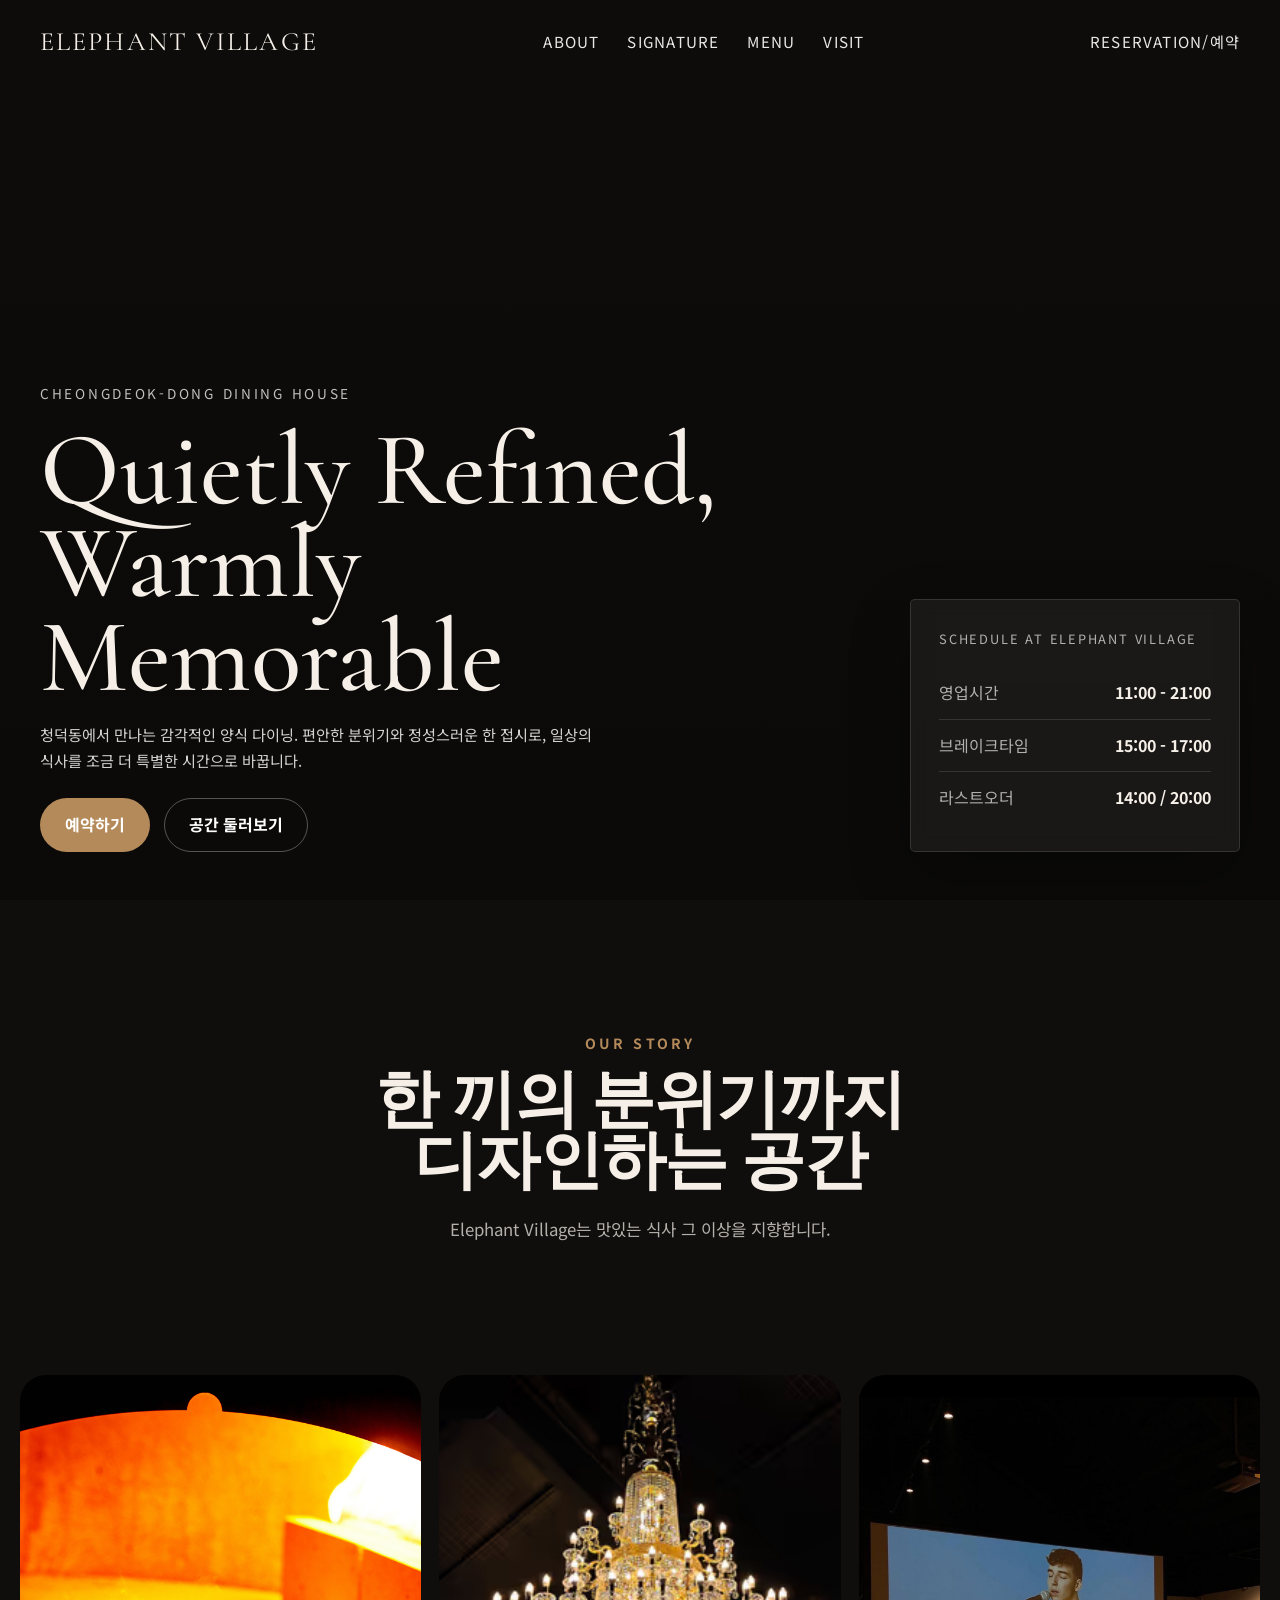
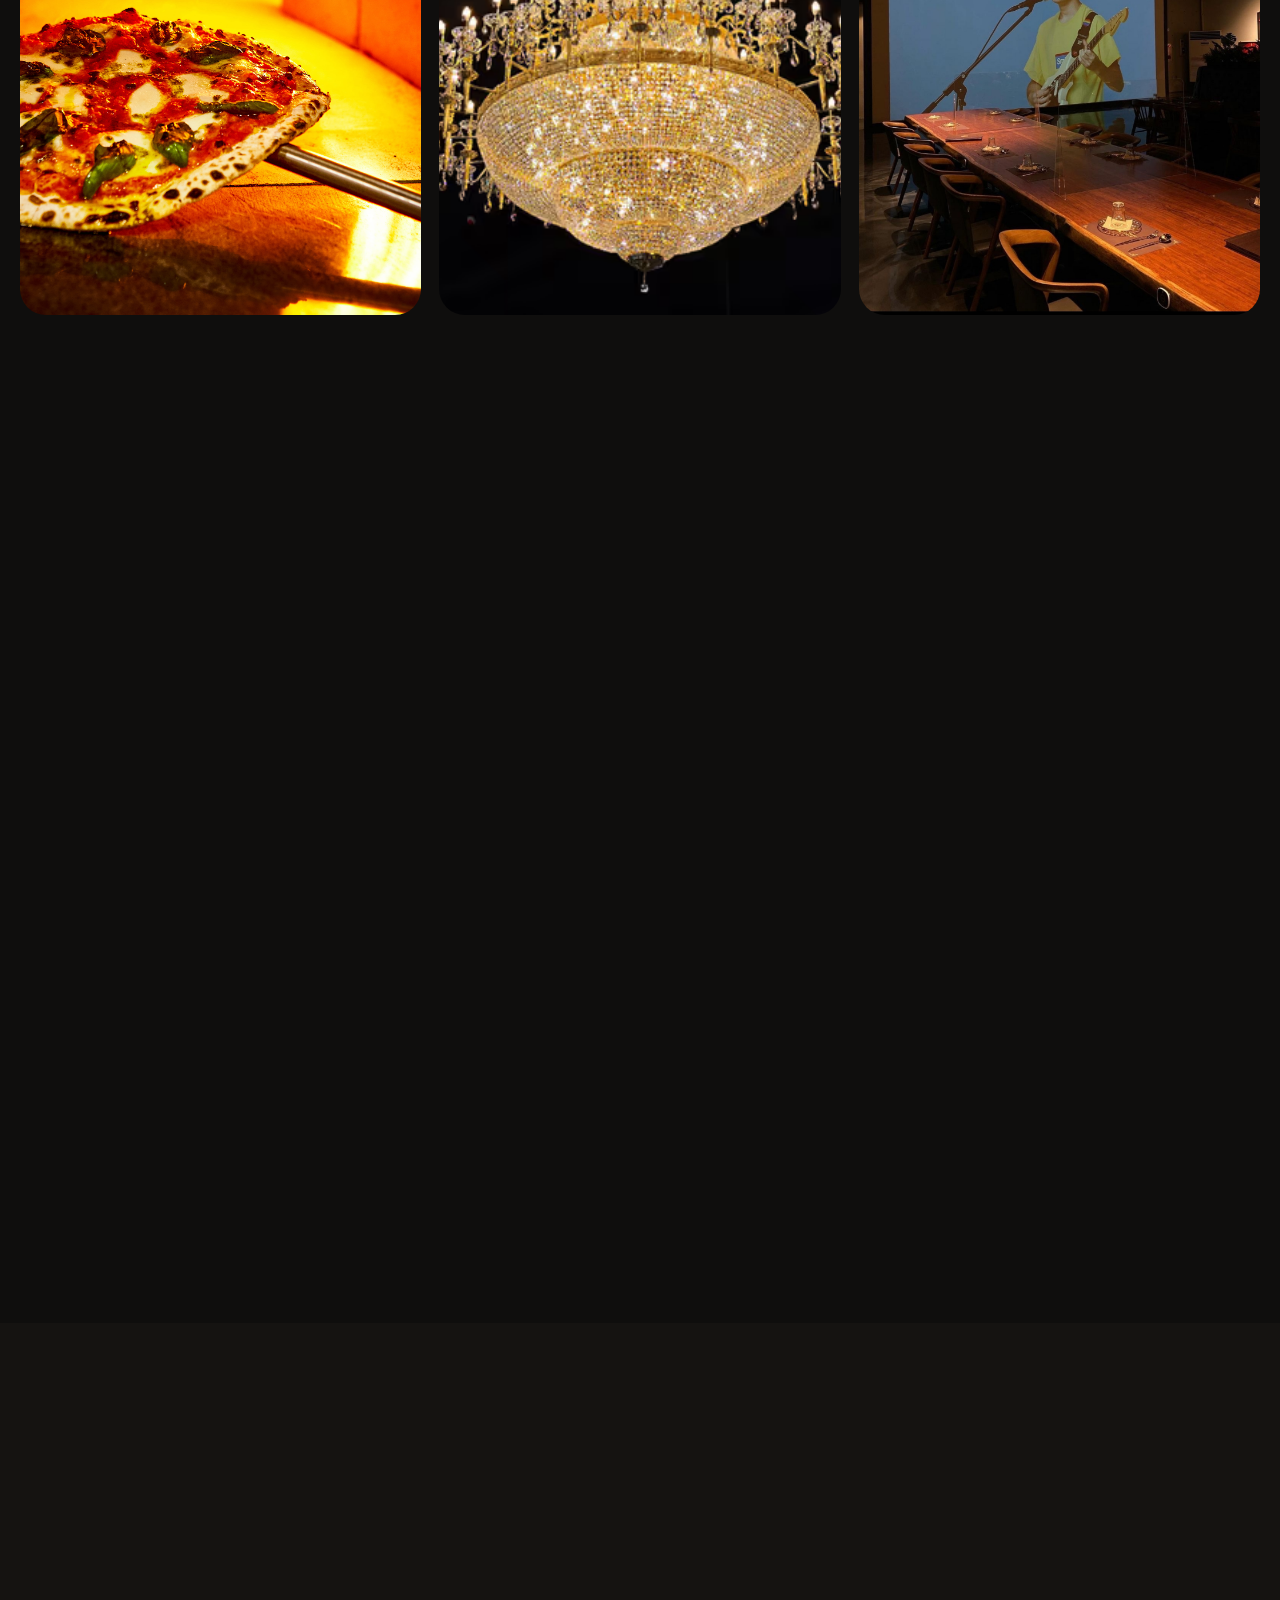
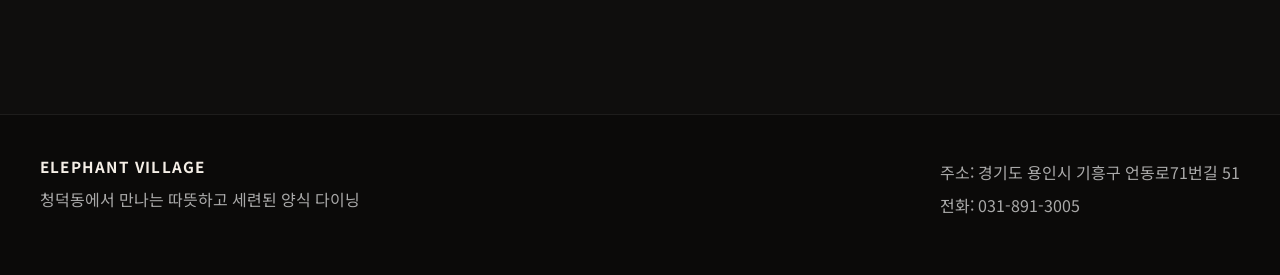
==== index.html @ 379b3309 "Add files via upload" ====
<!DOCTYPE html>
<html lang="ko">

<head>
  <meta charset="UTF-8" />
  <meta name="viewport" content="width=device-width, initial-scale=1.0" />

  <title>엘리펀트 빌리지 | 청덕동 양식 레스토랑, 파스타·피자·스테이크</title>

  <meta
    name="description"
    content="경기도 용인시 기흥구 청덕동 인근의 감각적인 양식 다이닝, 엘리펀트 빌리지. 파스타, 피자, 리조또, 스테이크 메뉴와 편안한 분위기로 데이트, 가족 외식, 소규모 모임에 잘 어울리는 레스토랑입니다."
  />

  <meta
    name="keywords"
    content="엘리펀트빌리지, 청덕동 맛집, 용인 맛집, 기흥구 맛집, 양식 레스토랑, 파스타, 피자, 스테이크"
  />

  <meta name="robots" content="index, follow" />
  <link rel="canonical" href="https://elephant-village.vercel.app/" />
  <link rel="icon" href="https://ugc-images.catchtable.co.kr/shop/manager/images/498720f222c045a698e3b78992efd31d" />

  <!-- Open Graph (필수 유지) -->
  <meta property="og:type" content="website" />
  <meta property="og:locale" content="ko_KR" />
  <meta property="og:title" content="엘리펀트 빌리지 | 청덕동 양식 레스토랑" />
  <meta property="og:description" content="청덕동에서 만나는 감각적인 양식 다이닝 공간" />
  <meta property="og:image" content="https://ugc-images.catchtable.co.kr/shop/manager/images/498720f222c045a698e3b78992efd31d" />
  <meta property="og:url" content="https://elephant-village.vercel.app/" />

  <!-- Google Fonts (필수 유지) -->
  <link rel="preconnect" href="https://fonts.googleapis.com" />
  <link rel="preconnect" href="https://fonts.gstatic.com" crossorigin />
  <link
    href="https://fonts.googleapis.com/css2?family=Cormorant+Garamond:wght@500;600;700&family=Noto+Sans+KR:wght@400;500;700;800&display=swap"
    rel="stylesheet"
  />

  <!-- CSS -->
  <link rel="stylesheet" href="/css파일/common.css" />
  <link rel="stylesheet" href="/css파일/home.css" />
  <link rel="stylesheet" href="/css파일/menu.css" />
  <link rel="stylesheet" href="/css파일/responsive.css" />
</head>
<body>
<header class="topbar" id="topbar">
  <div class="container topbar-inner">
    <a href="index.html" class="logo">ELEPHANT VILLAGE</a>

    <!-- 모바일 햄버거 -->
    <button
      class="menu-toggle"
      type="button"
      aria-label="메뉴 열기"
      aria-expanded="false"
      aria-controls="siteNav"
    >
      <span></span>
      <span></span>
      <span></span>
    </button>

    <!-- 네비 -->
    <nav class="nav" id="siteNav">
      <a href="#about">About</a>
      <a href="#signature">Signature</a>
      <a href="#menu">Menu</a>
      <a href="#visit">Visit</a>

      <!-- 모바일 전용 예약 버튼 -->
      <a
        href="https://app.catchtable.co.kr/ct/shop/elephant__village"
        class="nav-reserve"
        target="_blank"
        rel="noopener noreferrer"
      >
        Reservation/예약
      </a>
    </nav>

    <!-- 데스크탑 예약 버튼 -->
    <div class="top-actions">
      <a
        href="https://app.catchtable.co.kr/ct/shop/elephant__village"
        class="text-link"
        target="_blank"
        rel="noopener noreferrer"
      >
        Reservation/예약
      </a>
    </div>
  </div>
</header>

  <main>
    <section class="hero">
      <div class="container hero-wrap">
        <div class="hero-copy reveal">
          <p class="hero-eyebrow">Cheongdeok-dong Dining House</p>
          <h1>
            Quietly Refined,<br>
            Warmly Memorable
          </h1>
          <p class="hero-desc">
            청덕동에서 만나는 감각적인 양식 다이닝.
            편안한 분위기와 정성스러운 한 접시로,
            일상의 식사를 조금 더 특별한 시간으로 바꿉니다.
          </p>

          <div class="hero-actions">
            <a href="https://app.catchtable.co.kr/ct/shop/elephant__village" class="btn btn-primary" target="_blank" rel="noopener noreferrer">예약하기</a>
            <a href="#about" class="btn btn-secondary">공간 둘러보기</a>
          </div>
        </div>

        <div class="hero-aside reveal">
          <div class="hero-note">
            <span class="hero-note-label">Schedule at Elephant Village</span>
            <ul>
              <li><span>영업시간</span><strong>11:00 - 21:00</strong></li>
              <li><span>브레이크타임</span><strong>15:00 - 17:00</strong></li>
              <li><span>라스트오더</span><strong>14:00 / 20:00</strong></li>
            </ul>
          </div>
        </div>
      </div>
    </section>

    <section class="philosophy section section-dark" id="about">
      <div class="container narrow intro-stack">
        <p class="section-kicker reveal">Our Story</p>
        <h2 class="display-title reveal">한 끼의 분위기까지<br> 디자인하는 공간</h2>
        <p class="display-copy reveal">
          Elephant Village는 맛있는 식사 그 이상을 지향합니다.
        </p>
      </div>
    </section>

    <section class="image-band reveal" aria-label="레스토랑 무드 이미지">
      <div class="image-band-track">
        <figure><img src="/image/inside1.jpg"alt="엘리펀트 빌리지 내부"></figure>
        <figure><img src="/image/inside2.jpg"alt="엘리펀트 빌리지 내부"></figure>
        <figure><img src="/image/inside3.jpg"alt="엘리펀트 빌리지 내부"></figure>
      </div>
    </section>

    <section class="signature section" id="signature">
      <div class="container split-layout">
       <div class="split-media reveal">
  <button class="split-slider-btn prev" type="button" aria-label="이전 이미지">&#10094;</button>

  <div class="split-slider-viewport">
    <div class="split-slider-track">
      <img src="/image/Sigmenu1.jpg" alt="시그니처 메뉴 1">
      <img src="/image/Sigmenu2.jpg" alt="시그니처 메뉴 2">
      <img src="/image/Sigmenu3.jpg" alt="시그니처 메뉴 3">
      <img src="/image/Sigmenu4.jpg" alt="시그니처 메뉴 4">
    </div>
  </div>

  <button class="split-slider-btn next" type="button" aria-label="다음 이미지">&#10095;</button>
</div>
        <div class="split-copy reveal">
          <p class="section-kicker">Signature Experience</p>
          <h2>정갈한 공간<br> 편안한 서비스</h2>
          <div class="feature-list">
            <div>
              <strong>Atmosphere</strong>
              <span>차분하고 따뜻한 공간 연출</span>
            </div>
            <div>
              <strong>Dining</strong>
              <span>무난하면서 만족도 높은 양식 중심 구성</span>
            </div>
            <div>
              <strong>Occasion</strong>
              <span>데이트, 가족 식사, 소규모 모임에 적합</span>
            </div>
          </div>
        </div>
      </div>
    </section>

    <section class="menu-section section section-soft" id="menu">
      <div class="container">
        <div class="section-head reveal">
          <p class="section-kicker">Recommended Menu</p>
          <h2>추천 메뉴</h2>
          <p>카테고리를 선택하면 메뉴를 간결하게 살펴보실 수 있습니다.</p>
          <div class="menu-shortcut">
            <a href="menu.html" class="btn btn-outline">전체 메뉴 보기</a>
          </div>
        </div>

        <div class="recommend-grid reveal">
          <article class="menu-card recommend-card">
            <img src="https://images.unsplash.com/photo-1645112411341-6c4fd023714a?auto=format&fit=crop&w=900&q=80" alt="투움바 파스타">
            <div class="menu-card-body">
              <div class="menu-card-top">
                <h3>투움바 파스타</h3>
                <span>24,500원</span>
              </div>
              <p>진한 크림소스와 새우의 조화가 부드럽게 어우러지는 인기 메뉴입니다.</p>
            </div>
          </article>

          <article class="menu-card recommend-card">
            <img src="https://images.unsplash.com/photo-1513104890138-7c749659a591?auto=format&fit=crop&w=900&q=80" alt="갈릭 쉬림프 피자">
            <div class="menu-card-body">
              <div class="menu-card-top">
                <h3>갈릭 쉬림프 피자</h3>
                <span>22,000원</span>
              </div>
              <p>바삭한 도우 위에 갈릭 풍미와 새우 토핑이 풍성하게 올라간 추천 메뉴입니다.</p>
            </div>
          </article>

          <article class="menu-card recommend-card">
            <img src="https://images.unsplash.com/photo-1544025162-d76694265947?auto=format&fit=crop&w=900&q=80" alt="부채살 스테이크">
            <div class="menu-card-body">
              <div class="menu-card-top">
                <h3>부채살 스테이크</h3>
                <span>29,000원</span>
              </div>
              <p>깔끔한 육향과 식감이 살아 있어 메인 식사로 만족도가 높은 메뉴입니다.</p>
            </div>
          </article>
        </div>


      </div>
    </section>

    <section class="visit section" id="visit">
      <div class="container visit-grid">
        <div class="visit-copy reveal">
          <p class="section-kicker">Visit</p>
          <h2>방문 안내</h2>
          <div class="visit-list">
            <div>
              <span>Address</span>
              <strong>경기도 용인시 기흥구 언동로71번길 51</strong>
            </div>
            <div>
              <span>Contact</span>
              <strong>031-891-3005</strong>
            </div>
            <div>
              <span>Hours</span>
              <strong>11:00 - 21:00 / Break 15:00 - 17:00</strong>
            </div>
          </div>
          <div class="hero-actions visit-actions">
            <a href="https://app.catchtable.co.kr/ct/shop/elephant__village" class="btn btn-primary" target="_blank" rel="noopener noreferrer">캐치테이블 예약</a>
            <a href="https://www.google.com/maps/search/?api=1&query=%EA%B2%BD%EA%B8%B0%EB%8F%84+%EC%9A%A9%EC%9D%B8%EC%8B%9C+%EA%B8%B0%ED%9D%A5%EA%B5%AC+%EC%96%B8%EB%8F%9971%EB%B2%88%EA%B8%B8+51" class="btn btn-secondary" target="_blank" rel="noopener noreferrer">지도 보기</a>
          </div>
        </div>

<div class="visit-card review-card reveal">
  <p class="section-kicker">Review</p>
  <h3>방문자 리뷰</h3>
  <p class="review-summary">
    엘리펀트 빌리지를 방문한 손님들이 가장 많이 남긴 인상입니다.
  </p>

  <div class="review-list">
    <article class="review-item">
      <div class="review-stars">★★★★★</div>
      <p>분위기가 차분하고 음식 플레이팅이 깔끔해서 데이트 장소로 좋았어요.</p>
      <strong>네이버 방문자 리뷰</strong>
    </article>

    <article class="review-item">
      <div class="review-stars">★★★★★</div>
      <p>피자 도우가 정말 맛있고, 전체적으로 공간이 넓어서 식사하기 편했습니다.</p>
      <strong>캐치테이블 리뷰</strong>
    </article>

    <article class="review-item">
      <div class="review-stars">★★★★☆</div>
      <p>가족끼리 오기 좋고 직원 응대가 친절해서 기분 좋게 식사했어요.</p>
      <strong>방문 후기</strong>
    </article>
    <div class="review-more">
  <a href="https://app.catchtable.co.kr/ct/shop/elephant__village/review" 
     target="_blank" 
     rel="noopener noreferrer"
     class="btn-review">
    리뷰 더 보기 →
  </a>
</div>
  </div>
</div>
</main>

  <footer class="footer">
    <div class="container footer-inner">
      <div>
        <strong>ELEPHANT VILLAGE</strong>
        <p>청덕동에서 만나는 따뜻하고 세련된 양식 다이닝</p>
      </div>
      <div>
        <p>주소: 경기도 용인시 기흥구 언동로71번길 51</p>
        <p>전화: 031-891-3005</p>
      </div>
    </div>
  </footer>

  <script src="/js파일/common.js"></script>
<script src="/js파일/home.js"></script>
  
<script type="application/ld+json">
{
  "@context": "https://schema.org",
  "@type": "Restaurant",
  "name": "엘리펀트 빌리지",
  "alternateName": "Elephant Village",
  "url": "https://elephant-village.vercel.app/",
  "image": [
    "https://ugc-images.catchtable.co.kr/shop/manager/images/498720f222c045a698e3b78992efd31d"
  ],
  "telephone": "+82-31-891-3005",
  "address": {
    "@type": "PostalAddress",
    "streetAddress": "언동로71번길 51",
    "addressLocality": "용인시 기흥구",
    "addressRegion": "경기도",
    "addressCountry": "KR"
  },
  "servesCuisine": "Italian",
  "priceRange": "₩₩",
  "acceptsReservations": "True",
  "sameAs": [
    "https://app.catchtable.co.kr/ct/shop/elephant__village"
  ],
  "hasMenu": "https://elephant-village.vercel.app/menu.html"
}
</script>
</body>
</html>
---- css파일/common.css ----
:root {
  --bg: #0f0e0d;
  --bg-soft: #171513;
  --surface: #1d1a18;
  --surface-2: #26211d;
  --surface-light: #f2ece4;
  --text: #f5efe7;
  --text-dark: #171311;
  --muted: rgba(245, 239, 231, 0.72);
  --muted-dark: #6b625b;
  --line: rgba(255, 255, 255, 0.12);
  --line-dark: rgba(23, 19, 17, 0.1);
  --primary: #b48a5a;
  --primary-deep: #8a6440;
  --shadow: 0 24px 60px rgba(0, 0, 0, 0.28);
  --radius-xl: 36px;
  --radius-lg: 24px;
  --radius-md: 16px;
  --container: 1200px;
  --header-h: 84px;
}

* { box-sizing: border-box; }
html { scroll-behavior: smooth; }

section[id] {
  scroll-margin-top: calc(var(--header-h) - 64px);
}

body {
  margin: 0;
  font-family: "Noto Sans KR", sans-serif;
  color: var(--text);
  background: var(--bg);
  line-height: 1.7;
}

img { width: 100%; display: block; object-fit: cover; }
a { color: inherit; text-decoration: none; }
button, input { font: inherit; }

.container {
  width: min(100% - 52px, var(--container));
  margin: 0 auto;
}

.narrow {
  width: min(100%, 860px);
  margin: 0 auto;
}

.section { padding: 132px 0; }
.section-dark { background: var(--bg); }
.section-soft { background: #151311; }
.subpage-body { background: #110f0e; }

.section-head {
  margin-bottom: 56px;
  text-align: center;
}

.section-kicker {
  margin: 0 0 14px;
  color: var(--primary);
  font-size: 0.88rem;
  font-weight: 700;
  letter-spacing: 0.22em;
  text-transform: uppercase;
}

.section-head h2,
.display-title,
.page-title,
.hero h1,
.split-copy h2,
.visit-copy h2,
.login-card h1,
.featured-info h3 {
  font-family: "Cormorant Garamond", serif;
}

.section-head h2,
.display-title,
.page-title,
.split-copy h2,
.visit-copy h2 {
  margin: 0;
  font-size: clamp(2.5rem, 5vw, 4.7rem);
  line-height: 0.96;
  font-weight: 600;
  letter-spacing: -0.02em;
}

.section-head p,
.display-copy,
.page-desc {
  color: var(--muted);
}

.display-copy,
.page-desc {
  margin: 22px auto 0;
  max-width: 760px;
  font-size: 1.05rem;
}

.topbar {
  position: fixed;
  top: 0;
  left: 0;
  width: 100%;
  z-index: 100;
  transition: background 0.25s ease, border-color 0.25s ease, backdrop-filter 0.25s ease;
  border-bottom: 1px solid transparent;
}

.topbar.scrolled,
.topbar-solid {
  background: rgba(10, 9, 8, 0.72);
  backdrop-filter: blur(14px);
  border-bottom-color: rgba(255, 255, 255, 0.08);
}

.topbar-inner {
  min-height: 84px;
  display: flex;
  align-items: center;
  justify-content: space-between;
  gap: 18px;
}

.logo {
  font-family: "Cormorant Garamond", serif;
  font-size: 1.65rem;
  letter-spacing: 0.08em;
}

.nav {
  display: flex;
  align-items: center;
  gap: 28px;
}

.nav a,
.text-link {
  color: rgba(255, 255, 255, 0.9);
  font-size: 0.95rem;
  letter-spacing: 0.08em;
  text-transform: uppercase;
}

.nav a {
  position: relative;
}

.nav a::after {
  content: "";
  position: absolute;
  left: 0;
  bottom: -8px;
  width: 0;
  height: 1px;
  background: var(--primary);
  transition: width 0.25s ease;
}

.nav a:hover::after { width: 100%; }

.top-actions {
  display: flex;
  align-items: center;
  gap: 14px;
}

.btn {
  display: inline-flex;
  align-items: center;
  justify-content: center;
  min-height: 54px;
  padding: 0 24px;
  border-radius: 999px;
  border: 1px solid transparent;
  transition: transform 0.2s ease, background 0.2s ease, border-color 0.2s ease, color 0.2s ease;
  font-weight: 700;
}

.btn:hover { transform: translateY(-2px); }

.btn-primary {
  background: var(--primary);
  color: #fff;
}

.btn-primary:hover { background: var(--primary-deep); }

.btn-secondary {
  background: transparent;
  border-color: rgba(255, 255, 255, 0.3);
  color: #fff;
}

.btn-secondary:hover { border-color: rgba(255,255,255,0.56); }

.btn-outline {
  background: transparent;
  border-color: rgba(255, 255, 255, 0.18);
  color: var(--text);
}

.btn-outline:hover { border-color: rgba(255,255,255,0.42); }

.w-full { width: 100%; }

.footer {
  padding: 38px 0 56px;
  border-top: 1px solid rgba(255,255,255,0.08);
  background: #0b0a09;
}

.footer-inner {
  display: flex;
  justify-content: space-between;
  gap: 24px;
  flex-wrap: wrap;
}

.footer strong {
  letter-spacing: 0.08em;
  font-size: 0.95rem;
}

.footer p {
  margin: 6px 0 0;
  color: rgba(255,255,255,0.65);
}

.sub-hero {
  padding-top: 160px;
  padding-bottom: 72px;
  text-align: center;
}

.login-page {
  min-height: 100vh;
  display: grid;
  place-items: center;
  padding: 32px;
  background:
    linear-gradient(rgba(10, 9, 8, 0.4), rgba(10, 9, 8, 0.58)),
    url("https://images.unsplash.com/photo-1414235077428-338989a2e8c0?auto=format&fit=crop&w=1800&q=80") center/cover no-repeat;
}

.login-card {
  width: min(100%, 480px);
  padding: 38px;
  border-radius: 30px;
  background: rgba(15, 14, 13, 0.82);
  border: 1px solid rgba(255,255,255,0.12);
  backdrop-filter: blur(16px);
  box-shadow: var(--shadow);
}

.login-card h1 {
  margin: 0 0 8px;
  font-size: 3.2rem;
  line-height: 1;
  font-weight: 600;
}

.login-card p {
  margin: 0 0 24px;
  color: rgba(255,255,255,0.72);
}

.form-group { margin-bottom: 14px; }

.form-group label {
  display: block;
  margin-bottom: 8px;
  font-weight: 700;
}

.form-group input {
  width: 100%;
  min-height: 52px;
  padding: 0 14px;
  border-radius: 14px;
  border: 1px solid rgba(255,255,255,0.12);
  background: rgba(255,255,255,0.06);
  color: var(--text);
}

.form-actions {
  display: grid;
  gap: 12px;
  margin-top: 20px;
}

.reveal {
  opacity: 0;
  transform: translateY(32px);
  transition: opacity 0.5s ease, transform 0.5s ease;
}

.reveal.show {
  opacity: 1;
  transform: translateY(0);
}

/* MOBILE HEADER / NAV FIX */
.menu-toggle {
  display: none;
  width: 48px;
  height: 48px;
  padding: 0;
  border: 1px solid rgba(255, 255, 255, 0.18);
  border-radius: 14px;
  background: rgba(255, 255, 255, 0.04);
  align-items: center;
  justify-content: center;
  flex-direction: column;
  gap: 5px;
  cursor: pointer;
  transition: background 0.2s ease, border-color 0.2s ease, transform 0.2s ease;
}

.menu-toggle:hover {
  background: rgba(255, 255, 255, 0.08);
  border-color: rgba(255, 255, 255, 0.28);
}

.menu-toggle span {
  display: block;
  width: 18px;
  height: 2px;
  border-radius: 999px;
  background: #fff;
  transition: transform 0.25s ease, opacity 0.25s ease;
}

.nav-reserve {
  display: none;
}

.menu-toggle.active span:nth-child(1) {
  transform: translateY(7px) rotate(45deg);
}

.menu-toggle.active span:nth-child(2) {
  opacity: 0;
}

.menu-toggle.active span:nth-child(3) {
  transform: translateY(-7px) rotate(-45deg);
}

body.menu-open {
  overflow: hidden;
}
---- css파일/home.css ----
.hero {
  position: relative;
  min-height: 100vh;
  min-height: 100dvh;
  padding: var(--header-h, 84px) 0 0;
  display: flex;
  align-items: stretch;
  overflow: hidden;
  background:
    linear-gradient(180deg, rgba(9, 8, 7, 0.28), rgba(9, 8, 7, 0.72)),
    url("https://ugc-images.catchtable.co.kr/shop/manager/images/776496a1923e4973b67e8ef55f0370c1") center/cover no-repeat;
  background-position: center center;
}

.hero-wrap {
  position: relative;
  z-index: 1;
  display: grid;
  grid-template-columns: minmax(0, 1fr) 330px;
  gap: 48px;
  align-items: end;
  min-height: calc(100vh - var(--header-h, 84px));
  min-height: calc(100dvh - var(--header-h, 84px));
  padding-bottom: 48px;
}

.hero-copy {
  max-width: 720px;
}

.hero-eyebrow {
  margin: 0 0 18px;
  color: rgba(255, 255, 255, 0.74);
  letter-spacing: 0.2em;
  text-transform: uppercase;
  font-size: 0.85rem;
}

.hero h1 {
  margin: 0;
  font-size: clamp(4rem, 10vw, 6.5rem);
  line-height: 0.9;
  font-weight: 500;
}

.hero-desc {
  max-width: 560px;
  margin: 18px 0 0;
  color: rgba(255, 255, 255, 0.82);
  font-size: 0.95rem;
  line-height: 1.7;
}

.hero-actions,
.location-actions,
.visit-actions {
  display: flex;
  gap: 14px;
  flex-wrap: wrap;
  margin-top: 24px;
}

.hero-note {
  padding: 28px;
  border-radius: 5px;
  background: rgba(255, 255, 255, 0.06);
  border: 1px solid rgba(255, 255, 255, 0.12);
  backdrop-filter: blur(10px);
  box-shadow: var(--shadow);
}

.hero-note-label {
  display: block;
  margin-bottom: 18px;
  color: var(--primary);
  letter-spacing: 0.14em;
  text-transform: uppercase;
  font-size: 0.8rem;
}

.hero-note ul,
.visit-card ul {
  list-style: none;
  margin: 0;
  padding: 0;
}

.hero-note li,
.visit-card li {
  display: flex;
  justify-content: space-between;
  gap: 14px;
  padding: 12px 0;
  border-bottom: 1px solid rgba(255, 255, 255, 0.12);
}

.hero-note li:last-child,
.visit-card li:last-child {
  border-bottom: 0;
}

.hero-note span {
  color: rgba(255, 255, 255, 0.66);
}

.intro-stack {
  text-align: center;
}

.image-band {
  padding: 0 0 24px;
  background: var(--bg);
}

.image-band-track {
  display: grid;
  grid-template-columns: repeat(3, 1fr);
  gap: 18px;
  width: min(100% - 40px, 1320px);
  margin: 0 auto;
}

.image-band figure {
  margin: 0;
  overflow: hidden;
  border-radius: 26px;
}

.image-band img {
  height: 540px;
}

.split-layout {
  display: grid;
  grid-template-columns: 1.05fr 0.95fr;
  gap: 36px;
  align-items: center;
}

/* =========================
   SIGNATURE IMAGE SLIDER
   ========================= */

.split-media {
  position: relative;
  overflow: hidden;
  border-radius: 34px;
  box-shadow: var(--shadow);
}

.split-slider-viewport {
  overflow: hidden;
  width: 100%;
}

.split-slider-track {
  display: flex;
  will-change: transform;
  transition: transform 0.7s cubic-bezier(0.22, 1, 0.36, 1);
}

.split-slider-track.no-transition {
  transition: none;
}

.split-slider-track img {
  flex: 0 0 100%;
  width: 100%;
  height: 720px;
  object-fit: cover;
  display: block;
  user-select: none;
  -webkit-user-drag: none;
}

.split-slider-btn {
  position: absolute;
  top: 50%;
  transform: translateY(-50%);
  z-index: 5;
  width: 48px;
  height: 48px;
  border: 1px solid rgba(255, 255, 255, 0.18);
  border-radius: 999px;
  background: rgba(15, 14, 13, 0.58);
  color: #fff;
  font-size: 1.2rem;
  cursor: pointer;
  backdrop-filter: blur(8px);
  transition: background 0.2s ease, border-color 0.2s ease, transform 0.2s ease;
}

.split-slider-btn:hover {
  background: rgba(15, 14, 13, 0.82);
  border-color: rgba(255, 255, 255, 0.32);
}

.split-slider-btn.prev {
  left: 16px;
}

.split-slider-btn.next {
  right: 16px;
}

.split-copy p {
  margin: 18px 0 0;
  color: var(--muted);
}

.feature-list {
  display: grid;
  gap: 16px;
  margin-top: 30px;
}

.feature-list div {
  padding: 20px 0;
  border-top: 1px solid var(--line);
}

.feature-list strong {
  display: block;
  margin-bottom: 6px;
  font-size: 1rem;
  letter-spacing: 0.08em;
  text-transform: uppercase;
  color: var(--text);
}

.feature-list span {
  color: var(--muted);
}

.visit-grid {
  display: grid;
  grid-template-columns: 1.1fr 0.9fr;
  gap: 28px;
  align-items: stretch;
}

.visit-list {
  display: grid;
  gap: 18px;
  margin-top: 28px;
}

.visit-list div {
  padding-bottom: 18px;
  border-bottom: 1px solid var(--line);
}

.visit-list span {
  display: block;
  margin-bottom: 6px;
  color: var(--primary);
  letter-spacing: 0.12em;
  text-transform: uppercase;
  font-size: 0.82rem;
}

.visit-list strong {
  font-size: 1.05rem;
  font-weight: 700;
}

.visit-card {
  padding: 32px;
  border-radius: 32px;
  background: var(--surface);
  box-shadow: var(--shadow);
}

.visit-card h3 {
  margin: 0 0 10px;
  font-size: 2rem;
  font-family: "Cormorant Garamond", serif;
  font-weight: 600;
}

.visit-card p {
  margin: 0 0 20px;
  color: var(--muted);
}

/* =========================
   RESPONSIVE
   ========================= */

@media (max-width: 1100px) {
  .split-slider-track img {
    height: 420px;
  }
}

@media (max-width: 768px) {
  .split-slider-track img {
    height: 300px;
  }

  .split-slider-btn {
    width: 42px;
    height: 42px;
    font-size: 1rem;
  }

  .split-slider-btn.prev {
    left: 10px;
  }

  .split-slider-btn.next {
    right: 10px;
  }
}

@media (max-width: 640px) {
  .split-slider-track img {
    height: 200px;
  }
}
.review-card .section-kicker {
  margin-bottom: 10px;
}

.review-summary {
  margin: 8px 0 22px;
  color: var(--muted);
}

.review-list {
  display: grid;
  gap: 16px;
}

.review-item {
  padding: 18px 0;
  border-top: 1px solid var(--line);
}

.review-item:first-child {
  border-top: 1px solid var(--line);
}

.review-stars {
  margin-bottom: 8px;
  color: var(--primary);
  letter-spacing: 0.08em;
  font-size: 0.95rem;
}

.review-item p {
  margin: 0 0 10px;
  color: var(--text);
  line-height: 1.7;
}

.review-item strong {
  color: var(--muted);
  font-size: 0.92rem;
  font-weight: 600;
}
.review-more {
  margin-top: 24px;
  text-align: center;
}

.btn-review {
  display: inline-block;
  padding: 12px 18px;
  border: 1px solid var(--text);
  color: var(--text);
  font-size: 0.9rem;
  letter-spacing: 0.05em;
  transition: all 0.3s ease;
}

.btn-review:hover {
  background: var(--text);
  color: #fff;
  transform: translateY(-2px);
}
---- css파일/menu.css ----
/* =========================
   MENU PAGE
   ========================= */

.menu-section .container {
  width: min(100% - 52px, 1180px);
}

.menu-tabs {
  display: flex;
  justify-content: center;
  gap: 10px;
  margin: 30px 0 0;
  flex-wrap: wrap;
}

.tab-btn {
  display: inline-flex;
  align-items: center;
  justify-content: center;
  min-height: 42px;
  padding: 0 16px;
  border: 1px solid rgba(255, 255, 255, 0.12);
  border-radius: 999px;
  background: rgba(255, 255, 255, 0.02);
  color: rgba(255, 255, 255, 0.82);
  font-size: 0.92rem;
  font-weight: 700;
  cursor: pointer;
  transition:
    background 0.2s ease,
    border-color 0.2s ease,
    color 0.2s ease,
    transform 0.2s ease;
}

.tab-btn:hover {
  transform: translateY(-1px);
  border-color: rgba(180, 138, 90, 0.45);
  color: #fff;
}

.tab-btn.active {
  background: var(--primary);
  border-color: var(--primary);
  color: #fff;
  box-shadow: 0 10px 24px rgba(180, 138, 90, 0.2);
}

.menu-shortcut {
  display: flex;
  justify-content: center;
  margin-top: 22px;
}

.recommend-grid,
.menu-grid,
.full-menu-grid {
  display: grid;
  gap: 22px;
}

.recommend-grid {
  grid-template-columns: repeat(3, minmax(0, 1fr));
}

.menu-grid {
  grid-template-columns: repeat(3, minmax(0, 1fr));
  margin-top: 34px;
}

.full-menu-grid {
  grid-template-columns: repeat(3, minmax(0, 1fr));
}

.menu-card {
  display: flex;
  flex-direction: column;
  overflow: hidden;
  border-radius: 24px;
  background: linear-gradient(180deg, rgba(255,255,255,0.015), rgba(255,255,255,0)), var(--surface);
  border: 1px solid rgba(255, 255, 255, 0.06);
  box-shadow: var(--shadow);
  transition:
    transform 0.25s ease,
    border-color 0.25s ease,
    box-shadow 0.25s ease;
}

.menu-card:hover {
  transform: translateY(-6px);
  border-color: rgba(180, 138, 90, 0.3);
  box-shadow: 0 24px 50px rgba(0, 0, 0, 0.34);
}

.menu-card[style*="display: none"] {
  display: none !important;
}

.menu-card img {
  width: 100%;
  height: 220px;
  object-fit: cover;
  object-position: center center;
  background: #161311;
}

.recommend-card img {
  height: 260px;
}

.menu-card-body {
  display: flex;
  flex-direction: column;
  flex: 1;
  gap: 12px;
  padding: 22px;
}

.menu-category-badge {
  display: inline-flex;
  align-items: center;
  align-self: flex-start;
  min-height: 30px;
  padding: 0 12px;
  border-radius: 999px;
  background: rgba(180, 138, 90, 0.14);
  border: 1px solid rgba(180, 138, 90, 0.28);
  color: #f0d4b0;
  font-size: 0.78rem;
  font-weight: 700;
  letter-spacing: 0.06em;
}

.menu-card-top {
  display: flex;
  align-items: flex-start;
  justify-content: space-between;
  gap: 14px;
}

.menu-card-top h3 {
  margin: 0;
  font-size: 1.08rem;
  line-height: 1.35;
  font-weight: 700;
}

.menu-card-top span {
  flex-shrink: 0;
  color: var(--primary);
  font-weight: 800;
  white-space: nowrap;
  font-size: 0.98rem;
}

.menu-card p,
.menu-card-body p {
  margin: 0;
  color: var(--muted);
  font-size: 0.94rem;
  line-height: 1.7;
  word-break: keep-all;
  overflow-wrap: break-word;
}

.mini-btn {
  display: inline-flex;
  align-items: center;
  justify-content: center;
  align-self: flex-start;
  min-height: 40px;
  margin-top: auto;
  padding: 0 14px;
  border: 1px solid rgba(255, 255, 255, 0.14);
  border-radius: 999px;
  background: transparent;
  color: var(--text);
  font-size: 0.9rem;
  font-weight: 700;
  cursor: pointer;
  transition:
    border-color 0.2s ease,
    color 0.2s ease,
    background 0.2s ease;
}

.mini-btn:hover {
  border-color: rgba(180, 138, 90, 0.44);
  color: var(--primary);
  background: rgba(180, 138, 90, 0.06);
}

.menu-more {
  display: flex;
  justify-content: center;
  margin-top: 38px;
}
.menu-group {
  margin-top: 56px;
}

.menu-group:first-child {
  margin-top: 0;
}

.menu-group-title {
  margin: 0 0 20px;
  padding-bottom: 10px;
  border-bottom: 1px solid rgba(255, 255, 255, 0.1);
  font-family: "Cormorant Garamond", serif;
  font-size: 2rem;
  font-weight: 600;
  color: var(--text);
  letter-spacing: 0.02em;
}

@media (max-width: 768px) {
  .menu-group {
    margin-top: 42px;
  }

  .menu-group-title {
    font-size: 1.6rem;
    margin-bottom: 16px;
  }
}
---- css파일/responsive.css ----
@media (max-width: 1100px) {
  .hero-wrap,
  .split-layout,
  .visit-grid,
  .recommend-grid,
  .full-menu-grid {
    grid-template-columns: 1fr;
  }

  .menu-grid,
  .recommend-grid {
    grid-template-columns: repeat(2, 1fr);
  }

  .image-band-track {
    grid-template-columns: 1fr;
  }

  .image-band img,
  .split-media img {
    height: 420px;
  }
}

@media (max-width: 980px) {
  :root {
    --header-h: 72px;
  }

  .topbar-inner {
    min-height: 72px;
    gap: 12px;
  }

  .logo {
    font-size: 1.25rem;
    letter-spacing: 0.05em;
    position: relative;
    z-index: 120;
  }

  .top-actions {
    display: none;
  }

  .menu-toggle {
    display: inline-flex;
    position: relative;
    z-index: 120;
    flex-shrink: 0;
  }

  .nav {
    position: fixed;
    top: 72px;
    left: 0;
    right: 0;
    display: flex;
    flex-direction: column;
    align-items: stretch;
    gap: 0;
    padding: 14px 20px 24px;
    background: rgba(15, 14, 13, 0.98);
    backdrop-filter: blur(14px);
    border-top: 1px solid rgba(255, 255, 255, 0.08);
    border-bottom: 1px solid rgba(255, 255, 255, 0.08);
    transform: translateY(-16px);
    opacity: 0;
    visibility: hidden;
    pointer-events: none;
    transition: opacity 0.25s ease, transform 0.25s ease, visibility 0.25s ease;
    z-index: 110;
  }

  .nav a {
    width: 100%;
    padding: 16px 4px;
    font-size: 0.98rem;
    letter-spacing: 0.08em;
    border-bottom: 1px solid rgba(255, 255, 255, 0.08);
  }

  .nav a:last-child {
    border-bottom: 0;
  }

  .nav a::after {
    display: none;
  }

  .nav.nav-open {
    transform: translateY(0);
    opacity: 1;
    visibility: visible;
    pointer-events: auto;
  }

  .nav-reserve {
    display: inline-flex;
    align-items: center;
    justify-content: center;
    min-height: 52px;
    margin-top: 14px;
    padding: 0 20px;
    border-radius: 999px;
    background: var(--primary);
    color: #fff !important;
    font-weight: 700;
    border: 0;
  }

  .hero {
    min-height: 100vh;
    min-height: 100dvh;
    padding-top: 72px;
    padding-bottom: 0;
    background-position: center center;
  }

  .hero-wrap {
    grid-template-columns: 1fr;
    gap: 28px;
    align-items: end;
    min-height: calc(100vh - 72px);
    min-height: calc(100dvh - 72px);
    padding-bottom: 56px;
  }

  .hero-copy {
    max-width: 100%;
  }

  .hero h1 {
    font-size: clamp(2.7rem, 11vw, 4.4rem);
    line-height: 0.95;
  }

  .hero-desc {
    max-width: 100%;
    margin-top: 18px;
    font-size: 0.98rem;
  }

  .hero-actions {
    margin-top: 26px;
  }

  .hero-actions .btn {
    width: 100%;
  }

  .hero-note {
    padding: 22px 20px;
    border-radius: 22px;
  }

  .section {
    padding: 88px 0;
  }

  .section-head {
    margin-bottom: 34px;
  }

  .section-head h2,
  .display-title,
  .page-title,
  .split-copy h2,
  .visit-copy h2 {
    font-size: clamp(2rem, 9vw, 3.1rem);
    line-height: 1.02;
  }

  .display-copy,
  .page-desc,
  .section-head p {
    font-size: 0.98rem;
  }

  .split-layout,
  .visit-layout,
  .recommend-grid {
    grid-template-columns: 1fr !important;
    gap: 24px;
  }

  .split-media img,
  .featured-image img {
    min-height: 260px;
  }

  .feature-list {
    grid-template-columns: 1fr !important;
  }

  .menu-tabs {
    display: flex;
    gap: 10px;
    overflow-x: auto;
    padding-bottom: 6px;
    -webkit-overflow-scrolling: touch;
    scrollbar-width: none;
    flex-wrap: nowrap;
  }

  .menu-tabs::-webkit-scrollbar {
    display: none;
  }

  .tab-btn {
    flex: 0 0 auto;
    white-space: nowrap;
  }

  .menu-grid,
  .recommend-grid {
    grid-template-columns: 1fr !important;
    gap: 18px;
  }

  .menu-card img {
    height: 220px;
  }

  .image-band-track {
    grid-template-columns: 1fr !important;
  }

  .image-band-track figure {
    min-height: 220px;
  }

  .visit-actions .btn,
  .location-actions .btn {
    width: 100%;
  }

  .container {
    width: min(100% - 34px, var(--container));
  }
}

@media (max-width: 768px) {
  :root {
    --header-h: 74px;
  }

  .section {
    padding: 84px 0;
  }

  .topbar-inner {
    min-height: 74px;
  }

  .hero {
    min-height: 100vh;
    min-height: 100dvh;
    padding: 74px 0 0;
  }

  .hero-wrap {
    gap: 24px;
    align-items: end;
    min-height: calc(100vh - 74px);
    min-height: calc(100dvh - 74px);
    padding-bottom: 70px;
  }

  .hero h1 {
    font-size: clamp(3rem, 14vw, 5rem);
  }

  .section-head h2,
  .display-title,
  .page-title,
  .split-copy h2,
  .visit-copy h2 {
    font-size: clamp(2.4rem, 11vw, 3.4rem);
  }

  .menu-grid,
  .recommend-grid,
  .full-menu-grid {
    grid-template-columns: 1fr;
  }

  .menu-card img,
  .image-band img,
  .split-media img {
    height: 300px;
  }

  .visit-card,
  .login-card {
    padding: 26px;
  }

  .tab-btn {
    padding: 10px 14px;
    font-size: 0.92rem;
  }

  .menu-card img {
    height: 220px;
  }
}

@media (max-width: 640px) {
  :root {
    --header-h: 68px;
  }

  .topbar-inner {
    min-height: 68px;
  }

  .nav {
    top: 68px;
    padding: 10px 16px 20px;
  }

  .logo {
    font-size: 1.08rem;
  }

  .menu-toggle {
    width: 44px;
    height: 44px;
    border-radius: 12px;
  }

  .hero {
    min-height: 100vh;
    min-height: 100dvh;
    padding-top: 68px;
    padding-bottom: 0;
  }

  .hero-wrap {
    min-height: calc(100vh - 68px);
    min-height: calc(100dvh - 68px);
    padding-bottom: 44px;
  }

  .hero h1 {
    font-size: clamp(2.35rem, 12vw, 3.3rem);
  }

  .hero-note li,
  .visit-card li {
    align-items: flex-start;
    flex-direction: column;
    gap: 4px;
  }

  .btn {
    min-height: 50px;
    padding: 0 18px;
  }

  .section {
    padding: 72px 0;
  }

  .split-media img,
  .menu-card img {
    height: 200px;
  }

  .menu-card-body,
  .visit-card {
    padding: 18px;
  }
}

@media (max-width: 480px) {
  .menu-card-body {
    padding: 16px;
  }

  .tab-btn {
    width: 100%;
    justify-content: center;
  }
}
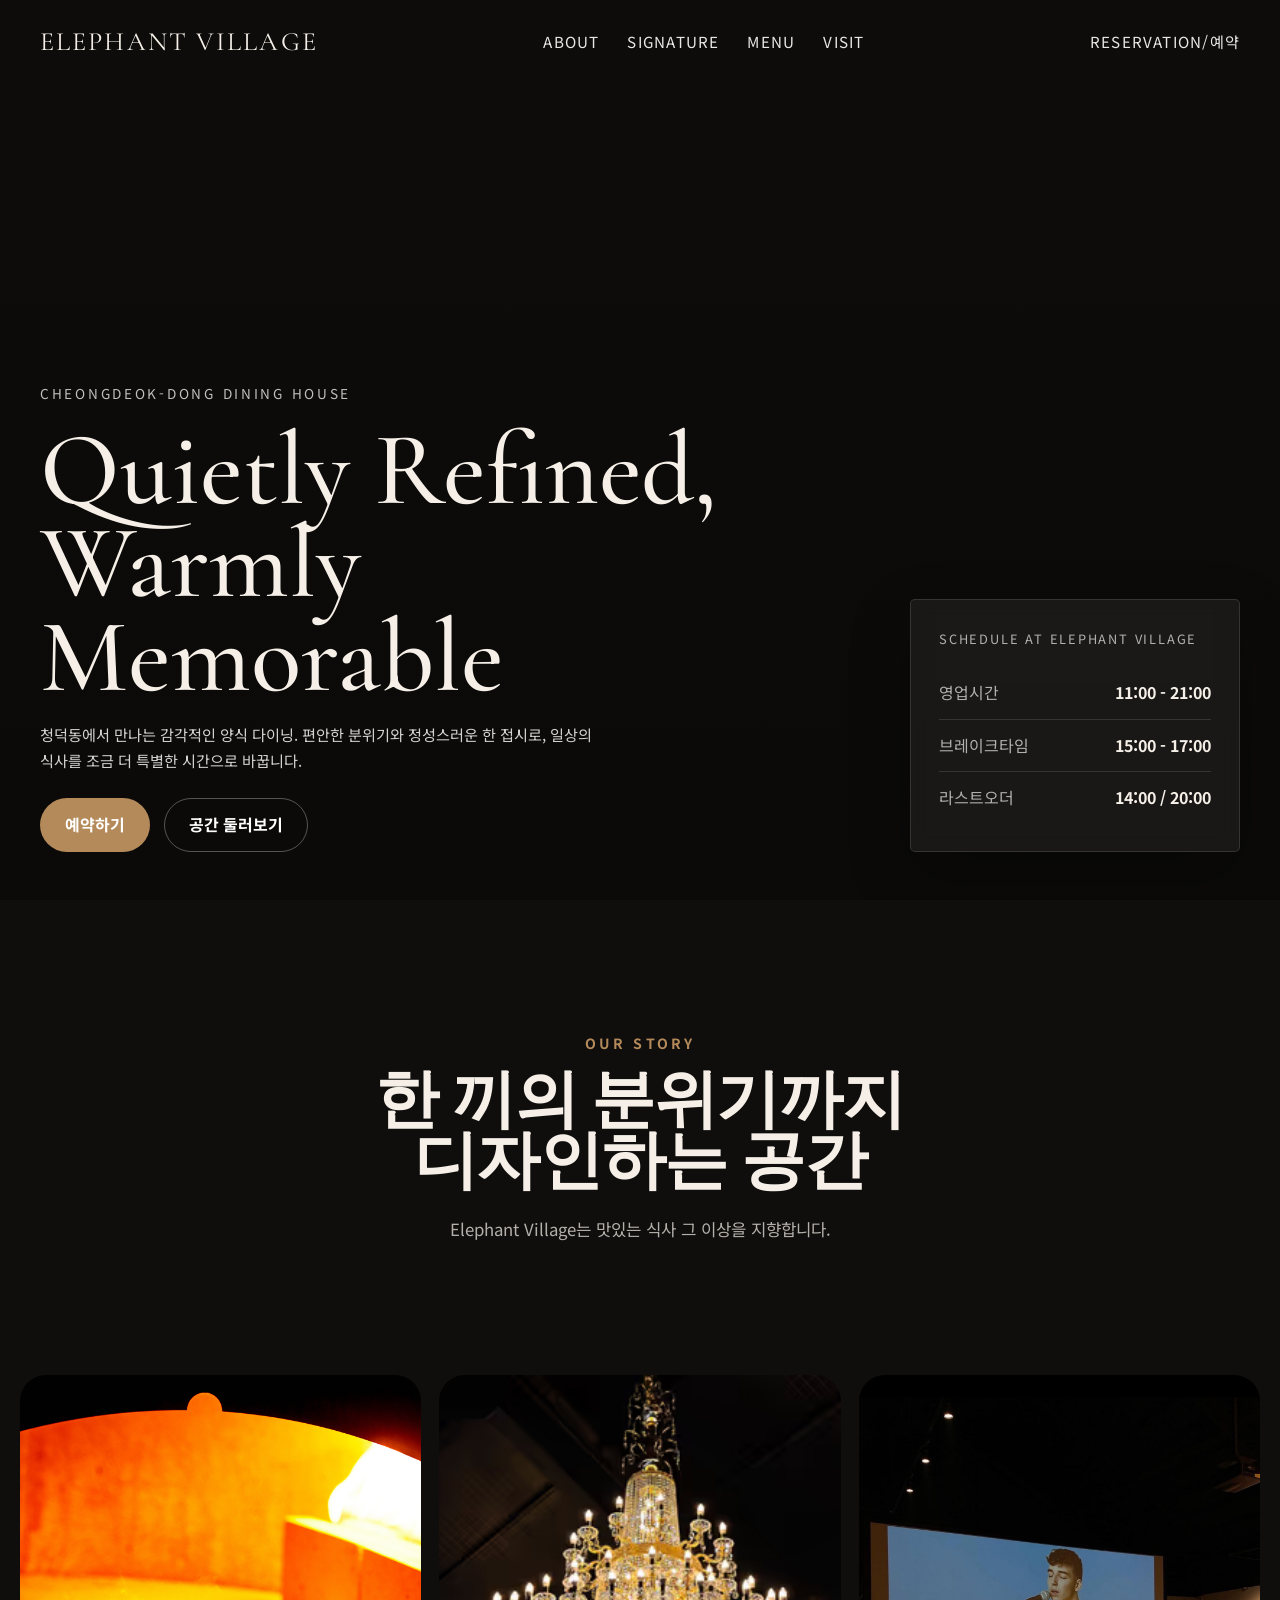
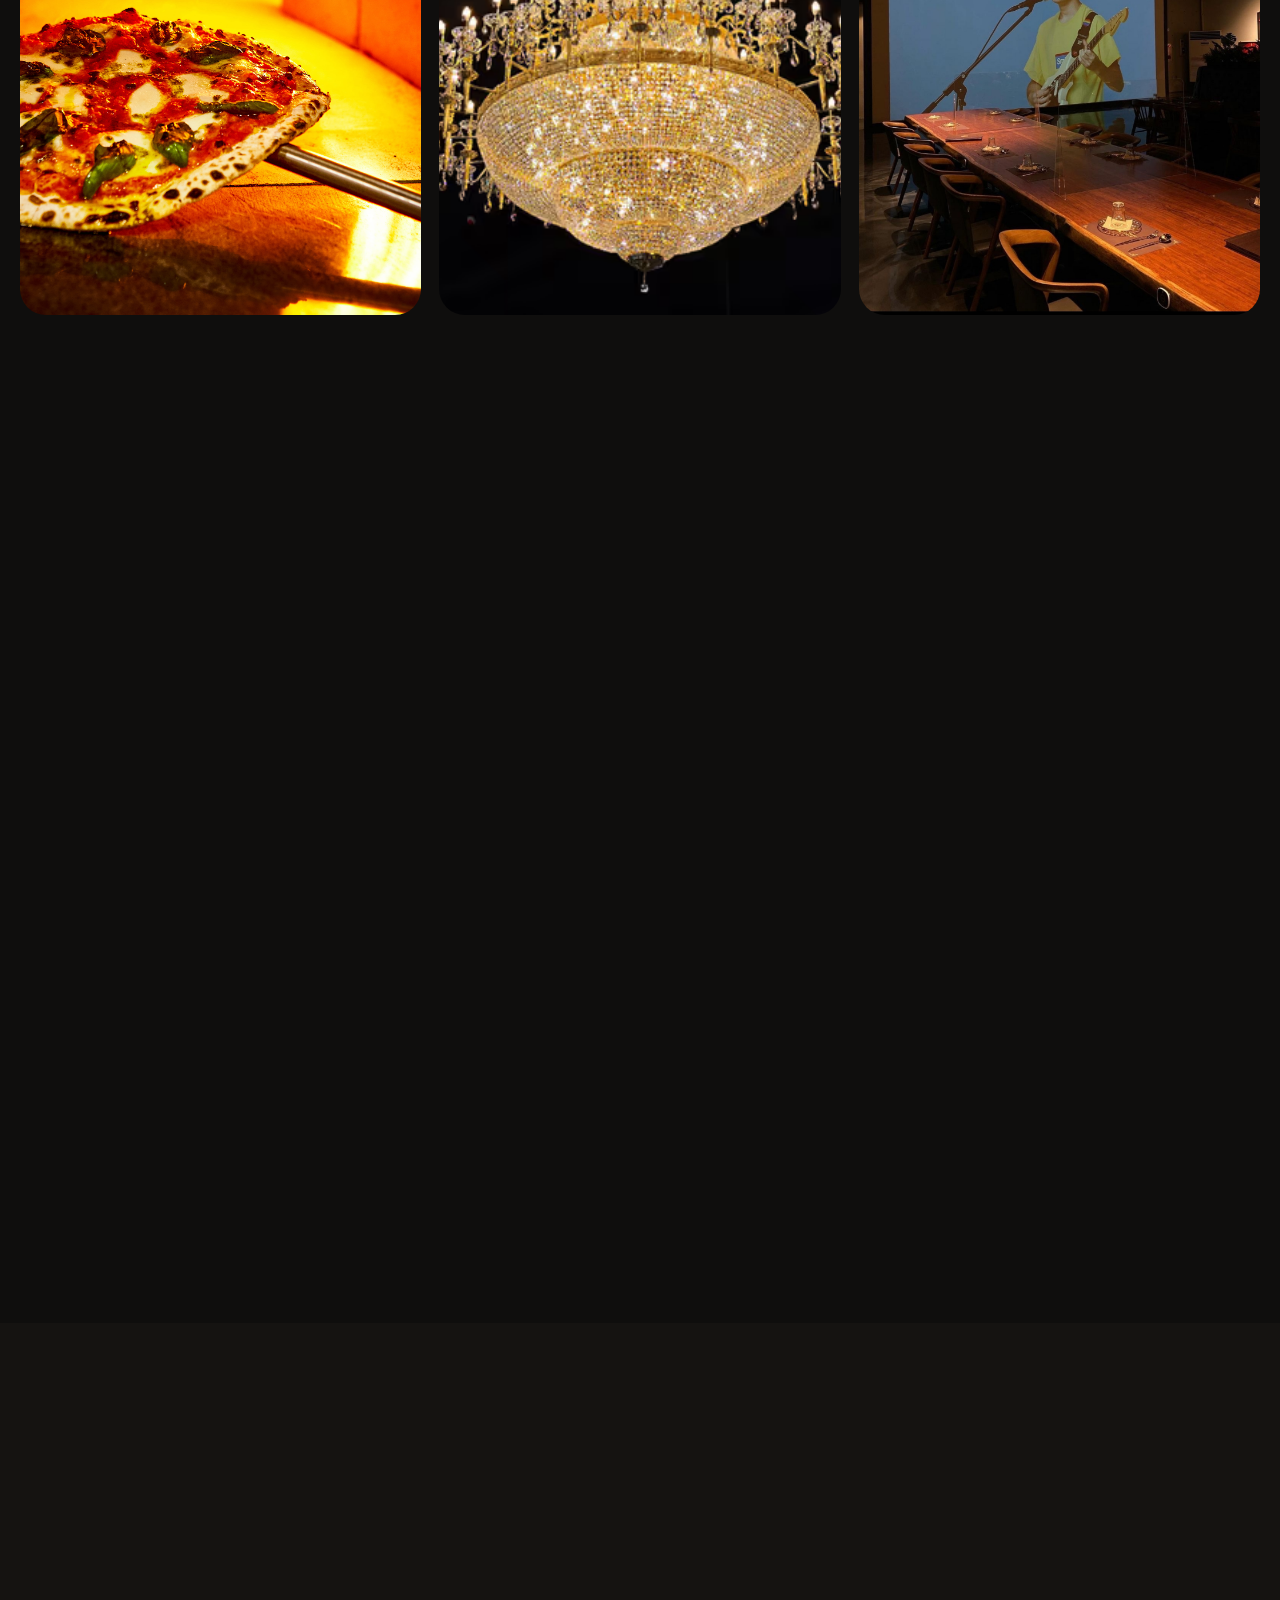
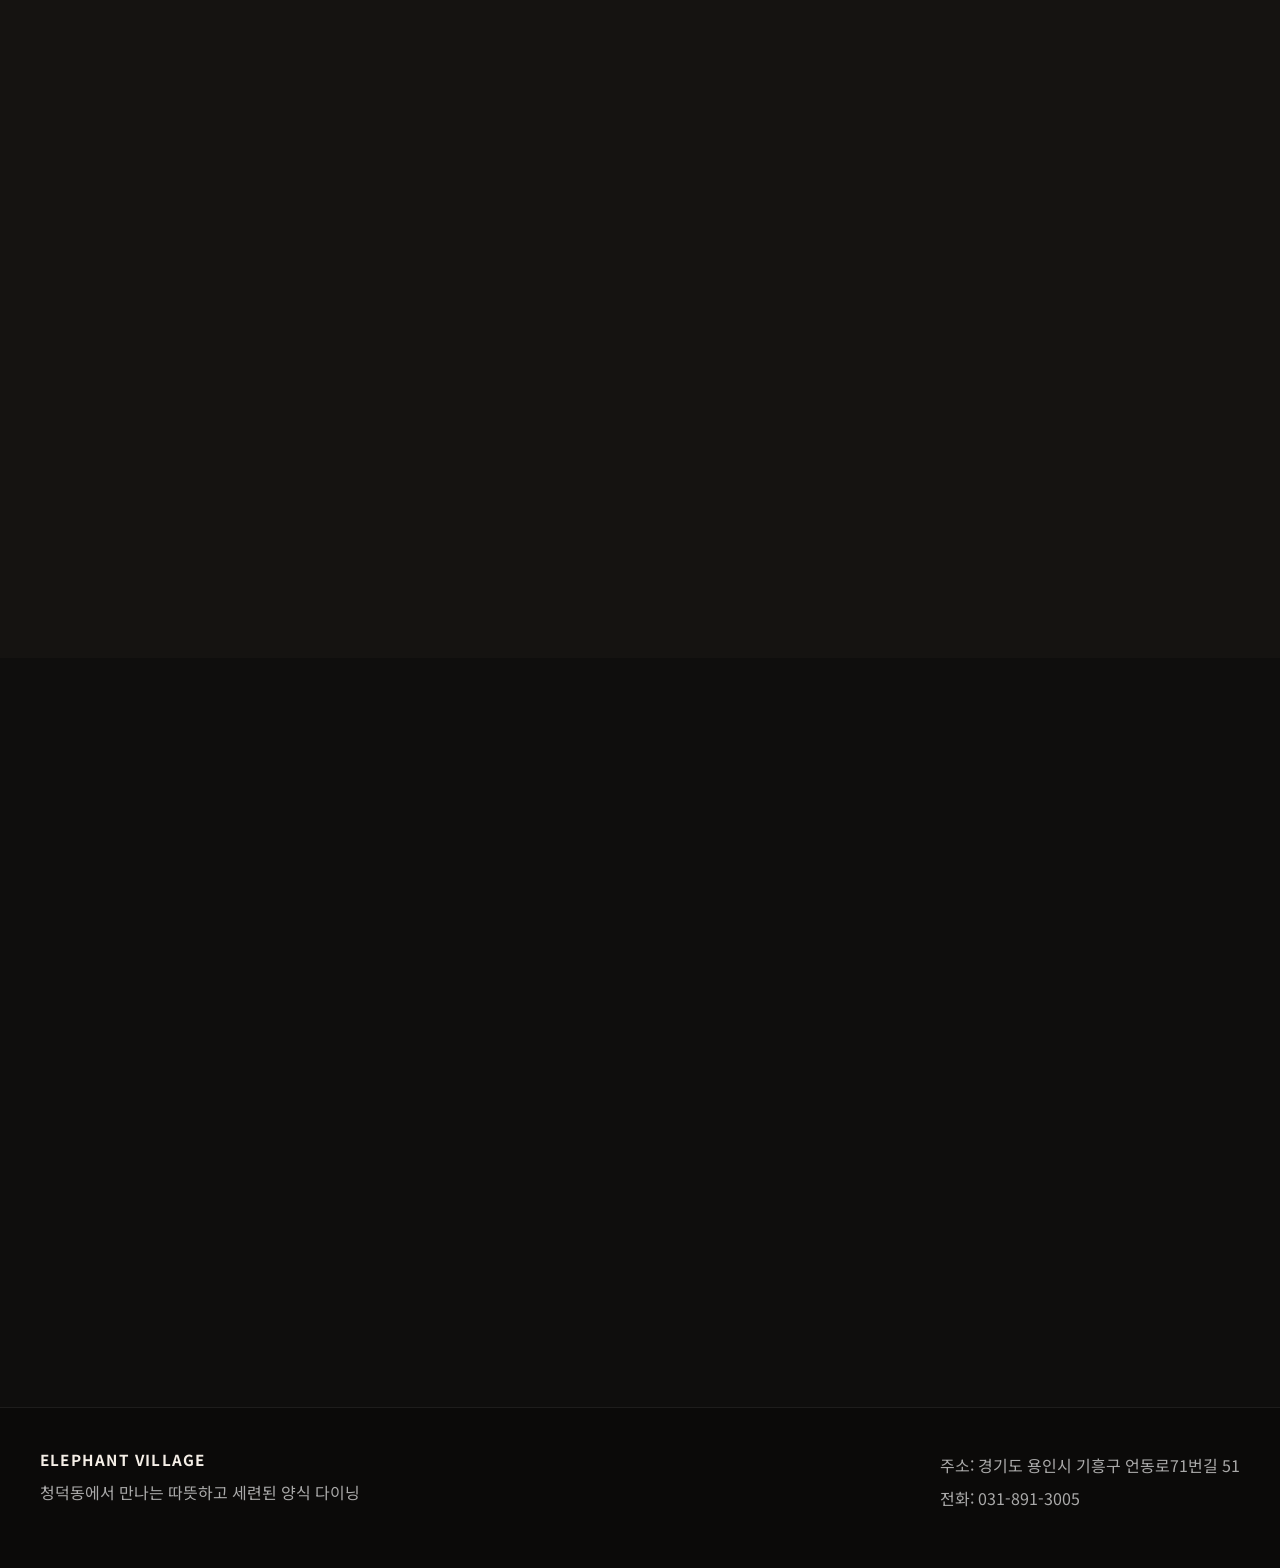
==== commit 639f5c9a: "Add files via upload" ====
--- a/index.html
+++ b/index.html
@@ -9,7 +9,7 @@
 
   <meta
     name="description"
-    content="경기도 용인시 기흥구 청덕동 인근의 감각적인 양식 다이닝, 엘리펀트 빌리지. 파스타, 피자, 리조또, 스테이크 메뉴와 편안한 분위기로 데이트, 가족 외식, 소규모 모임에 잘 어울리는 레스토랑입니다."
+    content="양식 다이닝, 엘리펀트 빌리지. 파스타, 피자, 리조또, 스테이크 메뉴와 편안한 분위기로 데이트, 가족 외식에 잘 어울리는 레스토랑입니다."
   />
 
   <meta
@@ -21,7 +21,6 @@
   <link rel="canonical" href="https://elephant-village.vercel.app/" />
   <link rel="icon" href="https://ugc-images.catchtable.co.kr/shop/manager/images/498720f222c045a698e3b78992efd31d" />
 
-  <!-- Open Graph (필수 유지) -->
   <meta property="og:type" content="website" />
   <meta property="og:locale" content="ko_KR" />
   <meta property="og:title" content="엘리펀트 빌리지 | 청덕동 양식 레스토랑" />
@@ -29,7 +28,6 @@
   <meta property="og:image" content="https://ugc-images.catchtable.co.kr/shop/manager/images/498720f222c045a698e3b78992efd31d" />
   <meta property="og:url" content="https://elephant-village.vercel.app/" />
 
-  <!-- Google Fonts (필수 유지) -->
   <link rel="preconnect" href="https://fonts.googleapis.com" />
   <link rel="preconnect" href="https://fonts.gstatic.com" crossorigin />
   <link
@@ -37,7 +35,6 @@
     rel="stylesheet"
   />
 
-  <!-- CSS -->
   <link rel="stylesheet" href="/css파일/common.css" />
   <link rel="stylesheet" href="/css파일/home.css" />
   <link rel="stylesheet" href="/css파일/menu.css" />
@@ -47,8 +44,6 @@
 <header class="topbar" id="topbar">
   <div class="container topbar-inner">
     <a href="index.html" class="logo">ELEPHANT VILLAGE</a>
-
-    <!-- 모바일 햄버거 -->
     <button
       class="menu-toggle"
       type="button"
@@ -61,14 +56,12 @@
       <span></span>
     </button>
 
-    <!-- 네비 -->
     <nav class="nav" id="siteNav">
       <a href="#about">About</a>
       <a href="#signature">Signature</a>
       <a href="#menu">Menu</a>
       <a href="#visit">Visit</a>
 
-      <!-- 모바일 전용 예약 버튼 -->
       <a
         href="https://app.catchtable.co.kr/ct/shop/elephant__village"
         class="nav-reserve"
@@ -79,7 +72,6 @@
       </a>
     </nav>
 
-    <!-- 데스크탑 예약 버튼 -->
     <div class="top-actions">
       <a
         href="https://app.catchtable.co.kr/ct/shop/elephant__village"
@@ -260,38 +252,64 @@
 <div class="visit-card review-card reveal">
   <p class="section-kicker">Review</p>
   <h3>방문자 리뷰</h3>
-  <p class="review-summary">
-    엘리펀트 빌리지를 방문한 손님들이 가장 많이 남긴 인상입니다.
-  </p>
-
-  <div class="review-list">
-    <article class="review-item">
-      <div class="review-stars">★★★★★</div>
-      <p>분위기가 차분하고 음식 플레이팅이 깔끔해서 데이트 장소로 좋았어요.</p>
-      <strong>네이버 방문자 리뷰</strong>
-    </article>
-
-    <article class="review-item">
-      <div class="review-stars">★★★★★</div>
-      <p>피자 도우가 정말 맛있고, 전체적으로 공간이 넓어서 식사하기 편했습니다.</p>
-      <strong>캐치테이블 리뷰</strong>
-    </article>
-
-    <article class="review-item">
-      <div class="review-stars">★★★★☆</div>
-      <p>가족끼리 오기 좋고 직원 응대가 친절해서 기분 좋게 식사했어요.</p>
-      <strong>방문 후기</strong>
-    </article>
-    <div class="review-more">
-  <a href="https://app.catchtable.co.kr/ct/shop/elephant__village/review" 
-     target="_blank" 
-     rel="noopener noreferrer"
-     class="btn-review">
-    리뷰 더 보기 →
-  </a>
+
+  <div class="review-score-box">
+    <div class="review-score-left">
+      <div class="review-badge">1,897개 리뷰 별점 평균</div>
+      <div class="review-star">★</div>
+      <div class="review-score">4.7</div>
+    </div>
+
+    <div class="review-score-right">
+      <div class="review-bar-row">
+        <span class="label">5점</span>
+        <div class="bar"><span style="width:63.2%"></span></div>
+        <span class="count">1199</span>
+      </div>
+      <div class="review-bar-row">
+        <span class="label">4점</span>
+        <div class="bar"><span style="width:28.2%"></span></div>
+        <span class="count">535</span>
+      </div>
+      <div class="review-bar-row">
+        <span class="label">3점</span>
+        <div class="bar"><span style="width:6.4%"></span></div>
+        <span class="count">122</span>
+      </div>
+      <div class="review-bar-row">
+        <span class="label">2점</span>
+        <div class="bar"><span style="width:1.3%"></span></div>
+        <span class="count">25</span>
+      </div>
+      <div class="review-bar-row">
+        <span class="label">1점</span>
+        <div class="bar"><span style="width:0.8%"></span></div>
+        <span class="count">16</span>
+      </div>
+    </div>
+  </div>
+
+
+
+  <div class="review-actions">
+    <a href="https://app.catchtable.co.kr/ct/shop/elephant__village"
+       target="_blank"
+       rel="noopener noreferrer"
+       class="btn btn-primary">
+      예약하기
+    </a>
+
+    <a href="https://app.catchtable.co.kr/ct/shop/elephant__village/review"
+       target="_blank"
+       rel="noopener noreferrer"
+       class="btn-review">
+      리뷰 더 보기 →
+    </a>
+  </div>
+    </div>
+  </div>
 </div>
-  </div>
-</div>
+
 </main>
 
   <footer class="footer">
--- a/css파일/common.css
+++ b/css파일/common.css
@@ -307,7 +307,6 @@
   transform: translateY(0);
 }
 
-/* MOBILE HEADER / NAV FIX */
 .menu-toggle {
   display: none;
   width: 48px;
--- a/css파일/home.css
+++ b/css파일/home.css
@@ -136,10 +136,6 @@
   gap: 36px;
   align-items: center;
 }
-
-/* =========================
-   SIGNATURE IMAGE SLIDER
-   ========================= */
 
 .split-media {
   position: relative;
@@ -283,10 +279,6 @@
   color: var(--muted);
 }
 
-/* =========================
-   RESPONSIVE
-   ========================= */
-
 @media (max-width: 1100px) {
   .split-slider-track img {
     height: 420px;
@@ -318,64 +310,145 @@
     height: 200px;
   }
 }
-.review-card .section-kicker {
-  margin-bottom: 10px;
-}
-
-.review-summary {
-  margin: 8px 0 22px;
+.review-score-box {
+  display: grid;
+  grid-template-columns: 160px 1fr;
+  gap: 24px;
+  align-items: center;
+  margin: 22px 0 28px;
+  padding: 22px;
+  border-radius: 24px;
+  background: rgba(255, 255, 255, 0.03);
+  border: 1px solid var(--line);
+}
+
+.review-score-left {
+  display: flex;
+  flex-direction: column;
+  align-items: center;
+  justify-content: center;
+  text-align: center;
+}
+
+.review-badge {
+  display: inline-flex;
+  align-items: center;
+  justify-content: center;
+  padding: 10px 14px;
+  border-radius: 999px;
+  background: rgba(255, 255, 255, 0.08);
+  color: var(--text);
+  font-size: 0.82rem;
+  font-weight: 700;
+  line-height: 1.3;
+  margin-bottom: 16px;
+  word-break: keep-all;
+}
+
+.review-star {
+  font-size: 2rem;
+  line-height: 1;
+  color: #f3b41b;
+  margin-bottom: 8px;
+}
+
+.review-score {
+  font-size: 2.4rem;
+  font-weight: 800;
+  line-height: 1;
+  color: var(--text);
+}
+
+.review-score-right {
+  display: grid;
+  gap: 12px;
+}
+
+.review-bar-row {
+  display: grid;
+  grid-template-columns: 34px 1fr 42px;
+  gap: 12px;
+  align-items: center;
+}
+
+.review-bar-row .label {
+  font-size: 0.92rem;
+  color: var(--text);
+}
+
+.review-bar-row .count {
+  font-size: 0.92rem;
   color: var(--muted);
-}
-
-.review-list {
-  display: grid;
-  gap: 16px;
-}
-
-.review-item {
-  padding: 18px 0;
-  border-top: 1px solid var(--line);
-}
-
-.review-item:first-child {
-  border-top: 1px solid var(--line);
-}
-
-.review-stars {
-  margin-bottom: 8px;
+  text-align: right;
+}
+
+.review-bar-row .bar {
+  position: relative;
+  width: 100%;
+  height: 6px;
+  border-radius: 999px;
+  background: rgba(255, 255, 255, 0.12);
+  overflow: hidden;
+}
+
+.review-bar-row .bar span {
+  display: block;
+  height: 100%;
+  border-radius: 999px;
+  background: var(--text);
+}
+
+@media (max-width: 768px) {
+  .review-score-box {
+    grid-template-columns: 1fr;
+    gap: 18px;
+    padding: 18px;
+  }
+
+  .review-score-left {
+    align-items: flex-start;
+    text-align: left;
+  }
+
+  .review-badge {
+    margin-bottom: 10px;
+  }
+
+  .review-star {
+    margin-bottom: 4px;
+  }
+
+  .review-score {
+    font-size: 2rem;
+  }
+
+  .review-bar-row {
+    grid-template-columns: 30px 1fr 36px;
+    gap: 10px;
+  }
+}
+.review-more {
+  margin-top: 28px;
+  text-align: center;
+}
+
+.btn-review {
+  display: inline-flex;
+  align-items: center;
+  justify-content: center;
+  min-height: 48px;
+  padding: 0 20px;
+  border-radius: 999px;
+  border: 1px solid var(--primary);
   color: var(--primary);
-  letter-spacing: 0.08em;
-  font-size: 0.95rem;
-}
-
-.review-item p {
-  margin: 0 0 10px;
-  color: var(--text);
-  line-height: 1.7;
-}
-
-.review-item strong {
-  color: var(--muted);
-  font-size: 0.92rem;
-  font-weight: 600;
-}
-.review-more {
-  margin-top: 24px;
-  text-align: center;
-}
-
-.btn-review {
-  display: inline-block;
-  padding: 12px 18px;
-  border: 1px solid var(--text);
-  color: var(--text);
   font-size: 0.9rem;
-  letter-spacing: 0.05em;
-  transition: all 0.3s ease;
+  font-weight: 700;
+  letter-spacing: 0.06em;
+  transition: all 0.25s ease;
 }
 
 .btn-review:hover {
-  background: var(--text);
+  background: var(--primary);
   color: #fff;
   transform: translateY(-2px);
 }
--- a/css파일/menu.css
+++ b/css파일/menu.css
@@ -1,6 +1,3 @@
-/* =========================
-   MENU PAGE
-   ========================= */
 
 .menu-section .container {
   width: min(100% - 52px, 1180px);
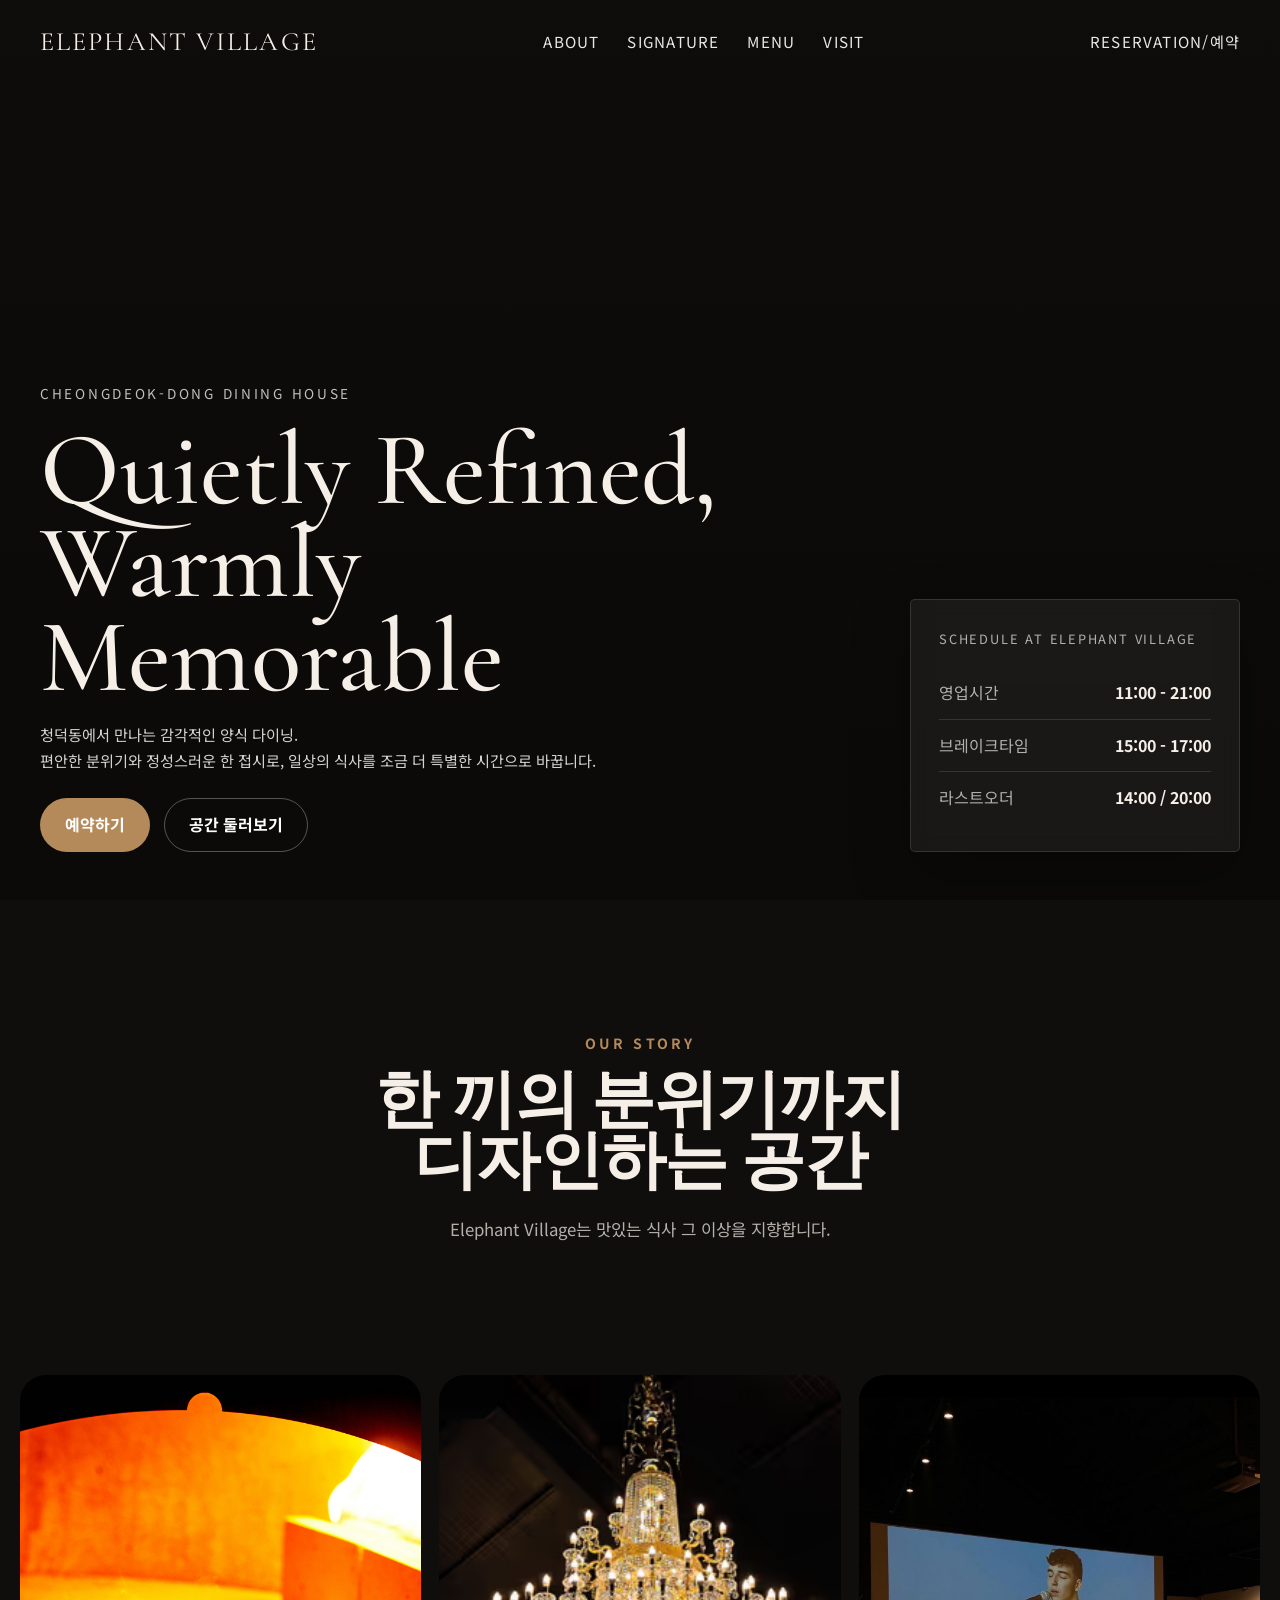
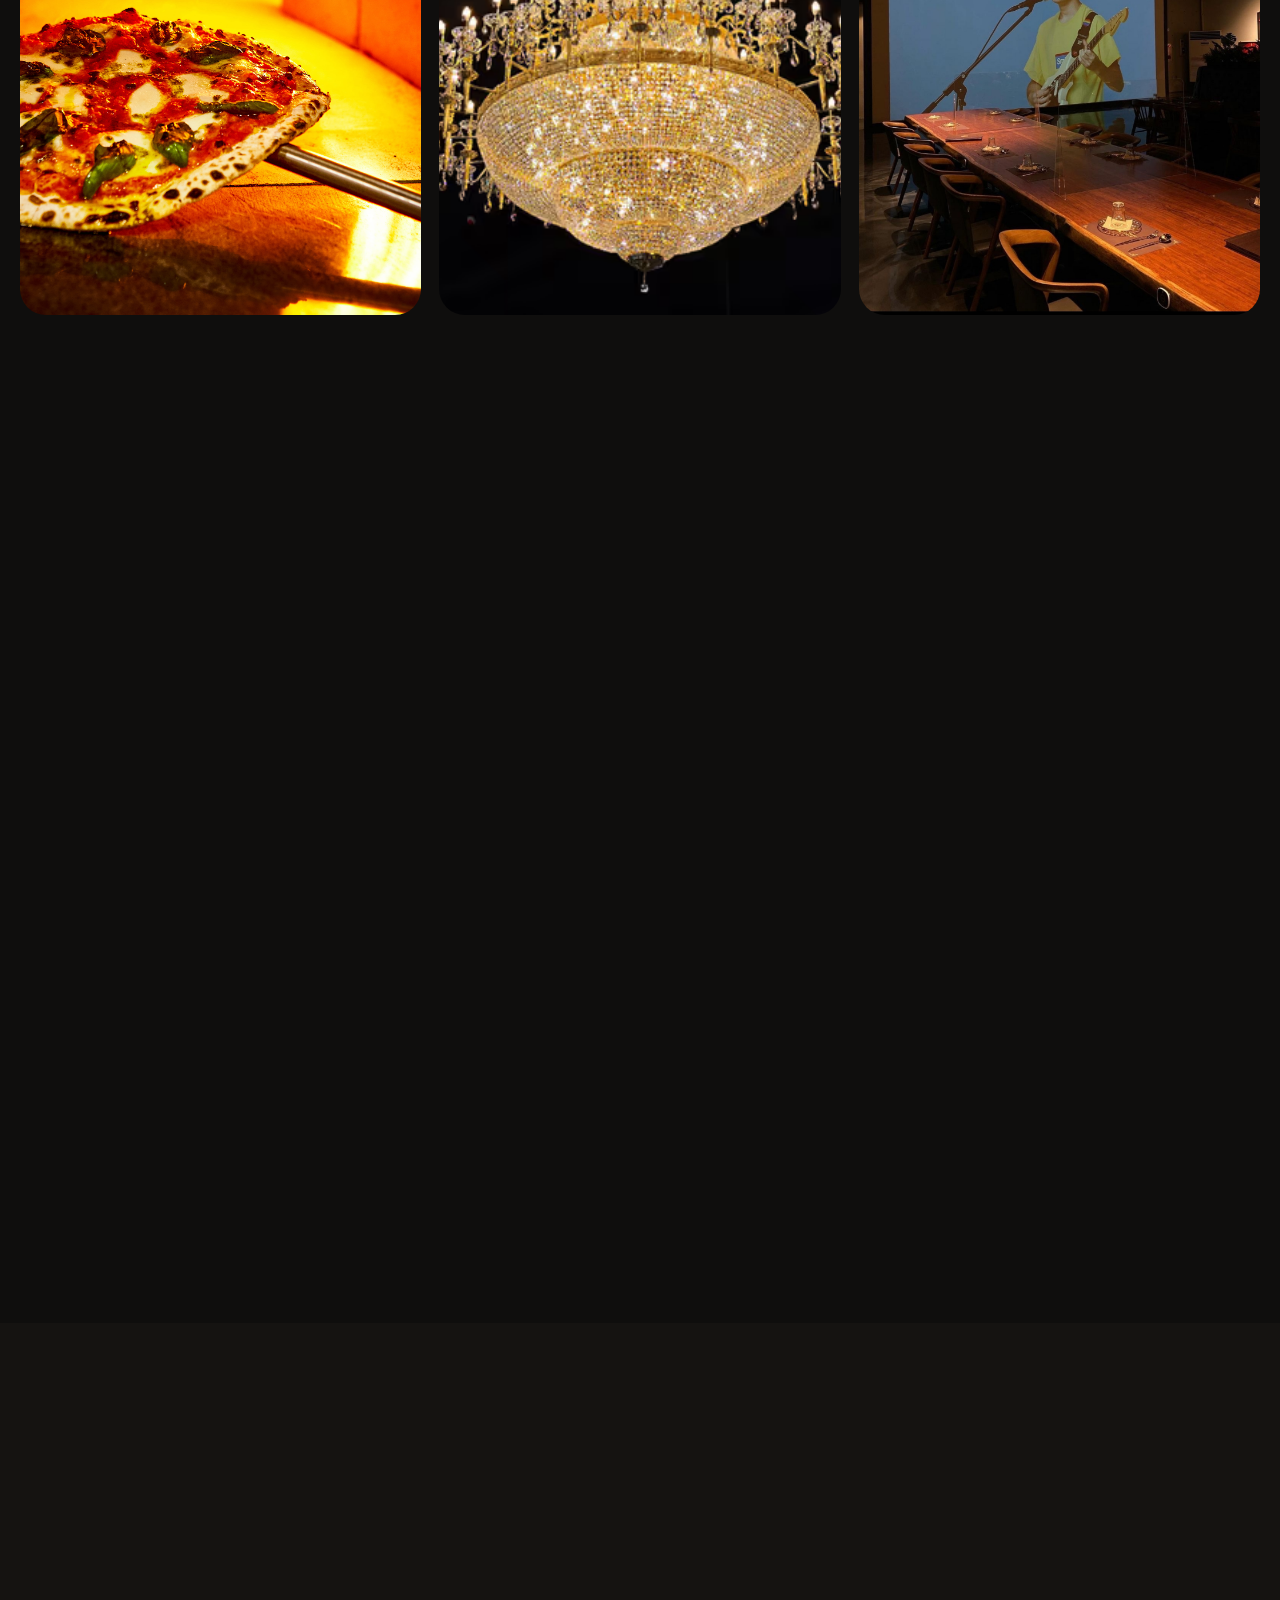
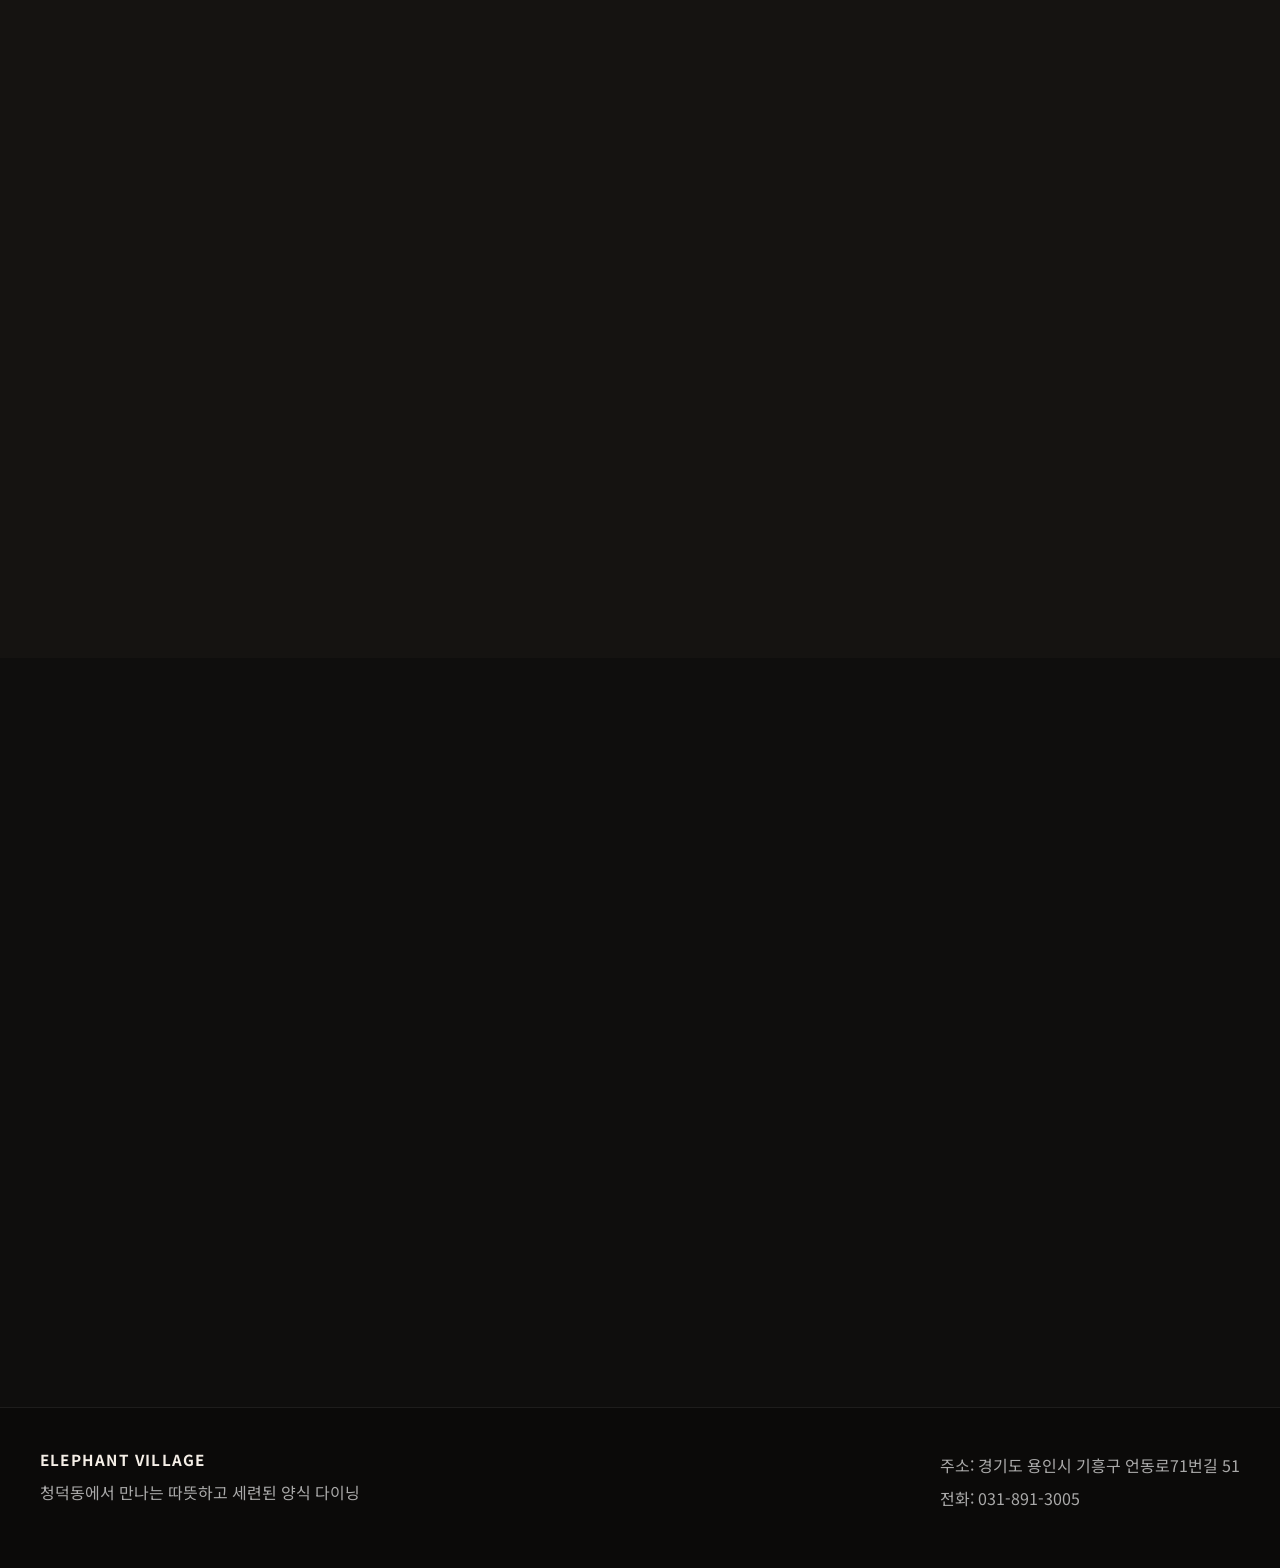
==== commit b0a7a9fb: "Update index.html" ====
--- a/index.html
+++ b/index.html
@@ -95,7 +95,7 @@
             Warmly Memorable
           </h1>
           <p class="hero-desc">
-            청덕동에서 만나는 감각적인 양식 다이닝.
+            청덕동에서 만나는 감각적인 양식 다이닝.<br>
             편안한 분위기와 정성스러운 한 접시로,
             일상의 식사를 조금 더 특별한 시간으로 바꿉니다.
           </p>
@@ -356,4 +356,4 @@
 }
 </script>
 </body>
-</html>+</html>
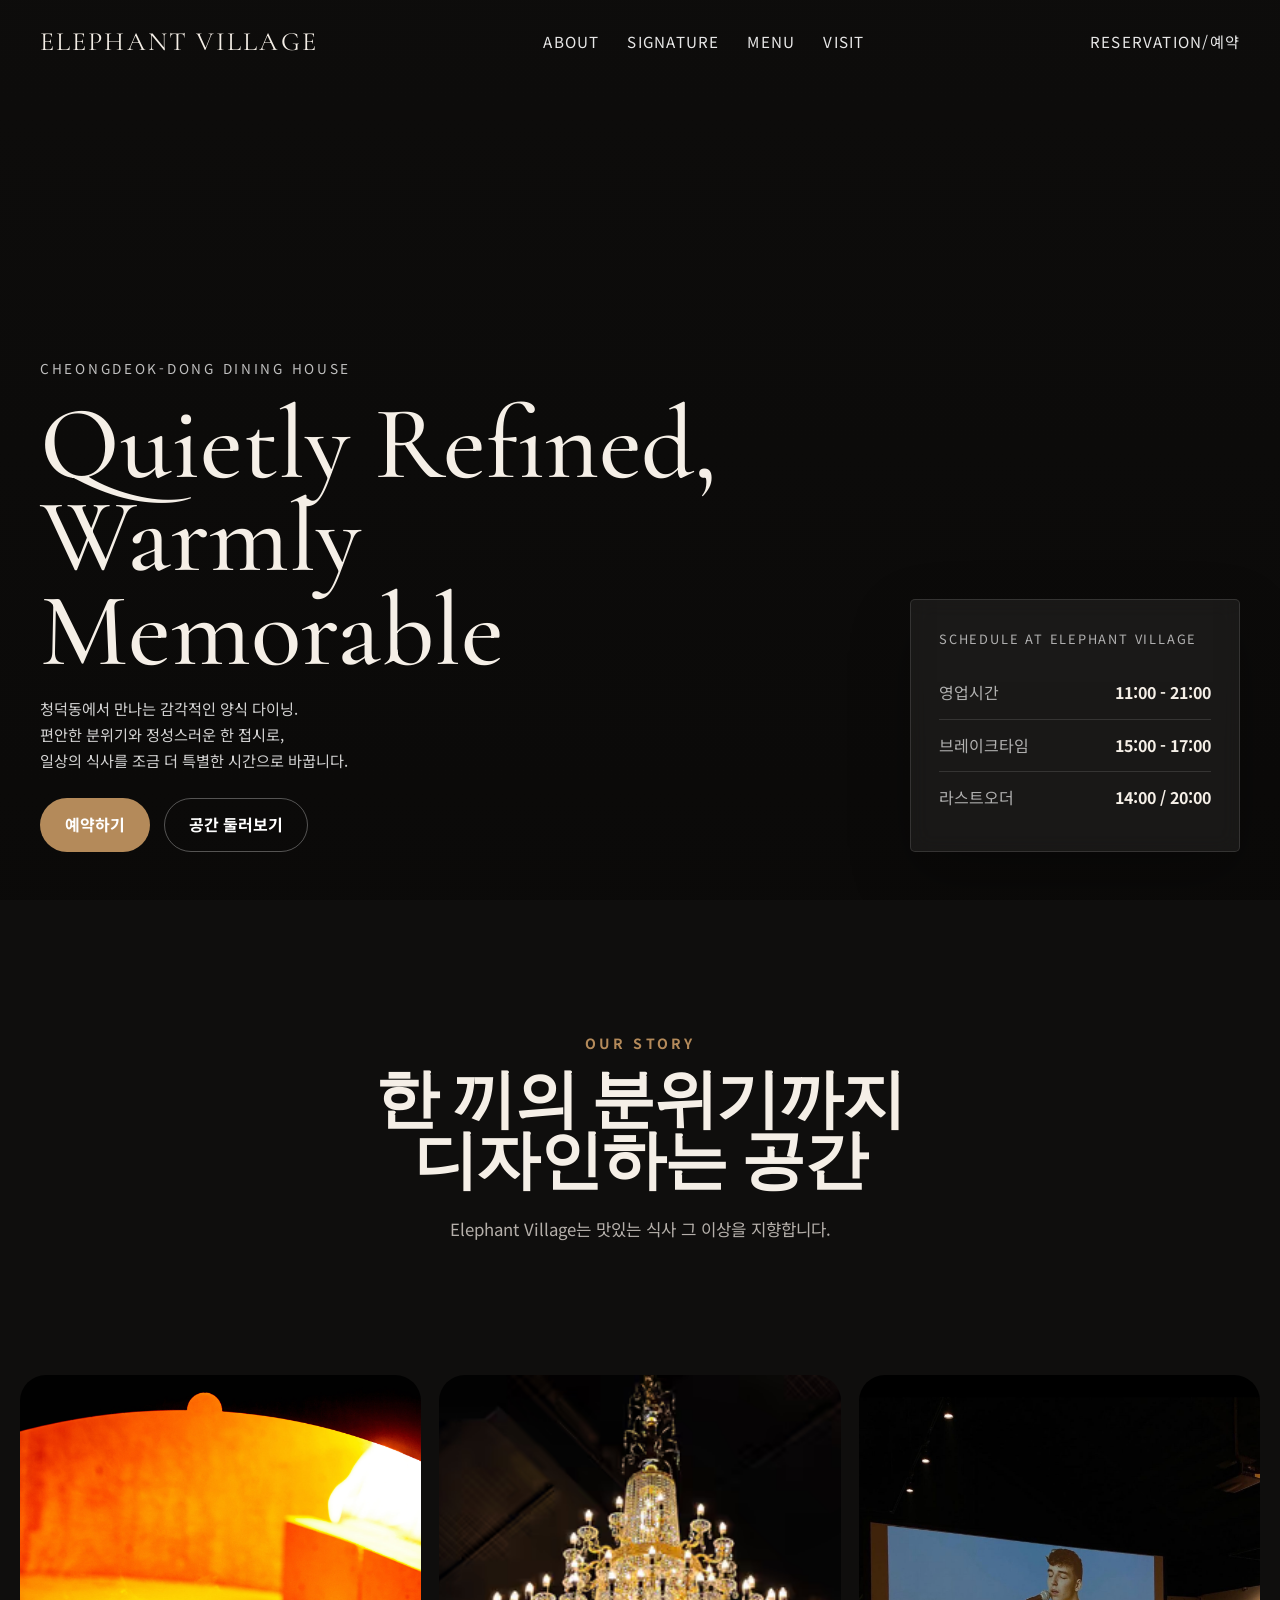
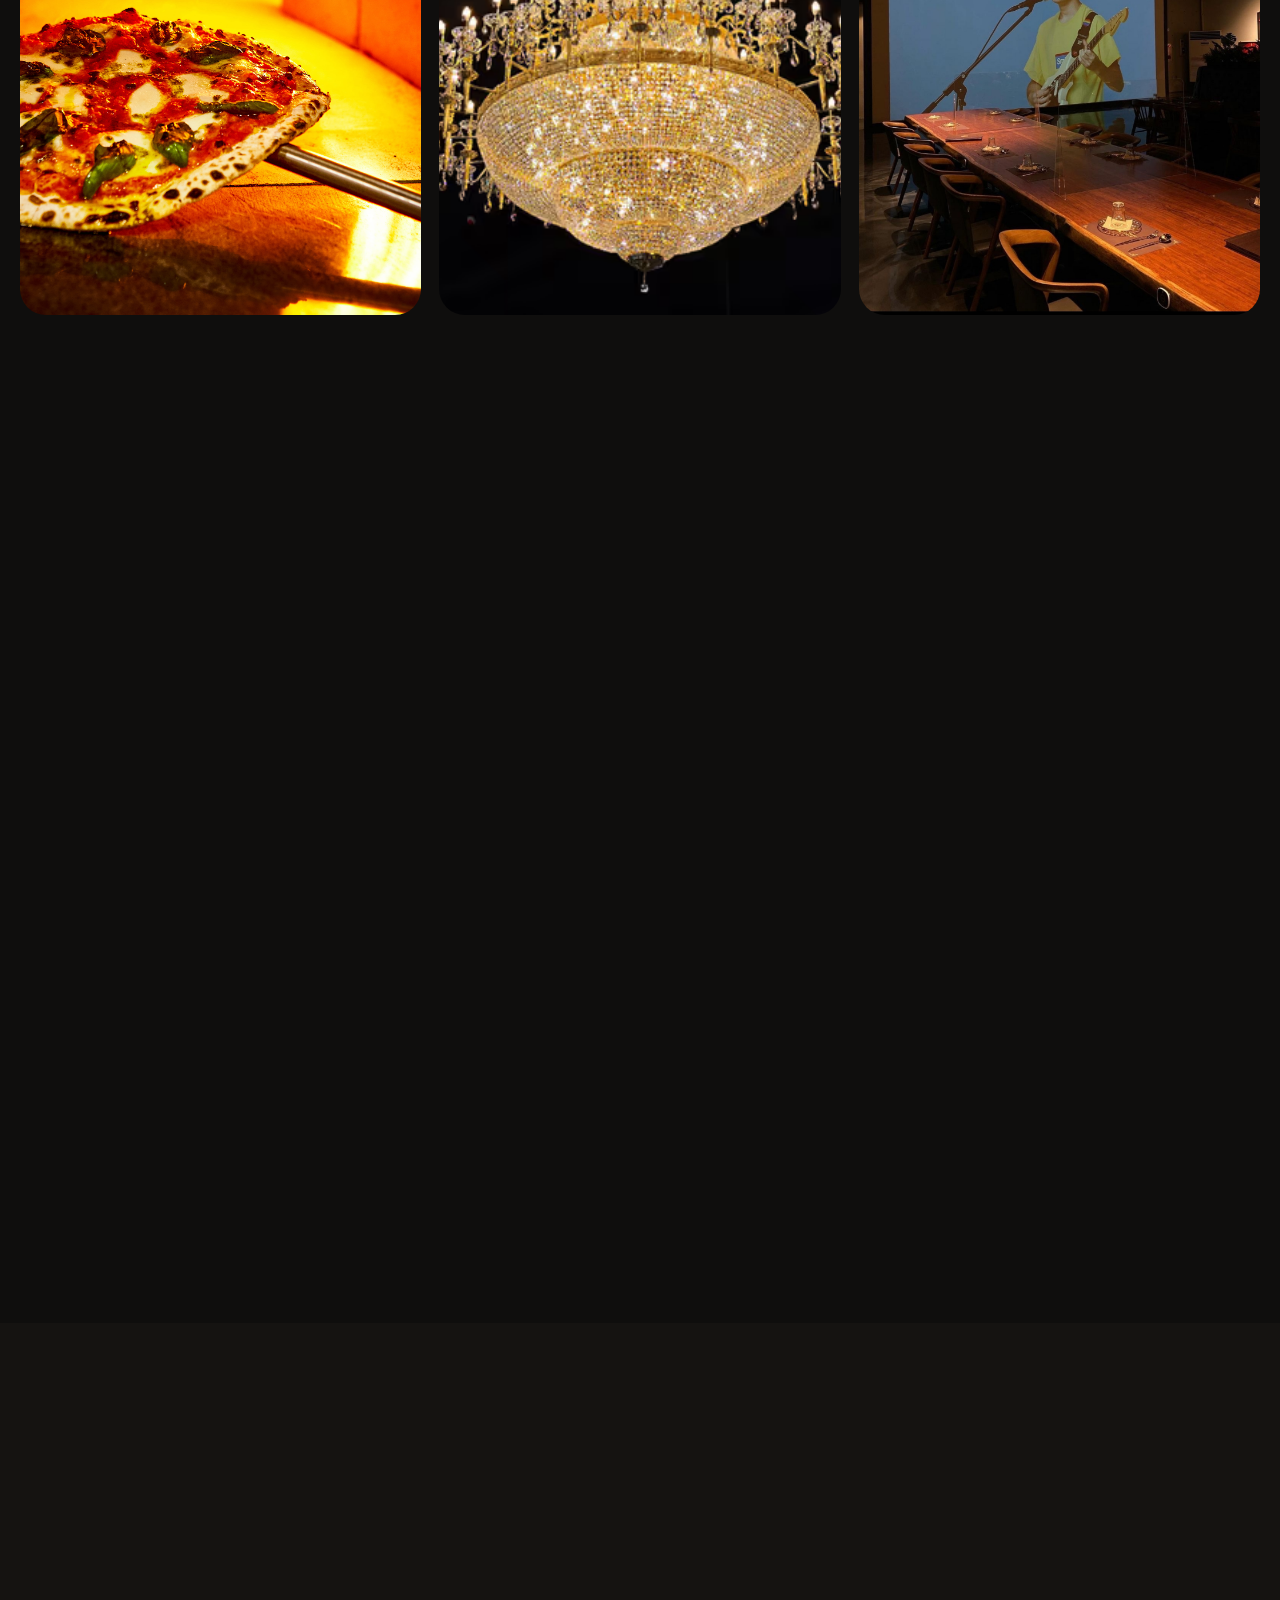
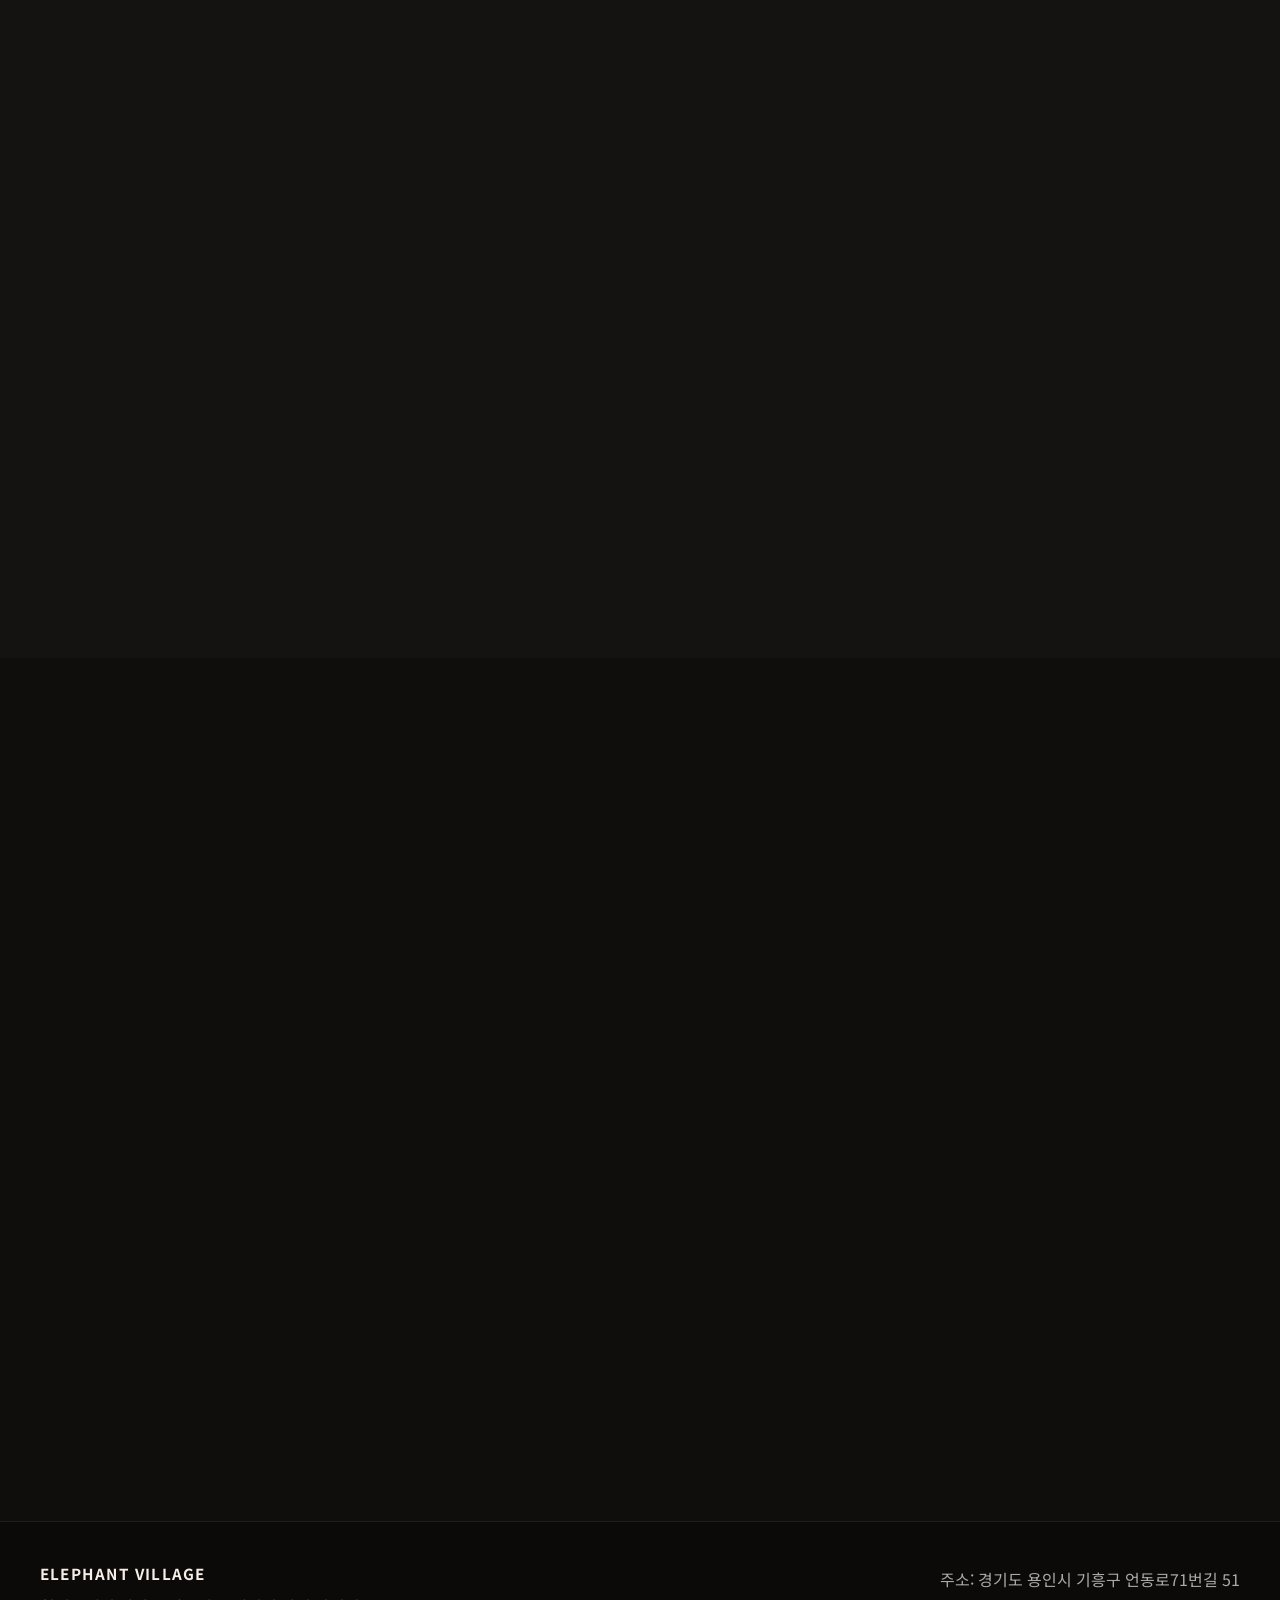
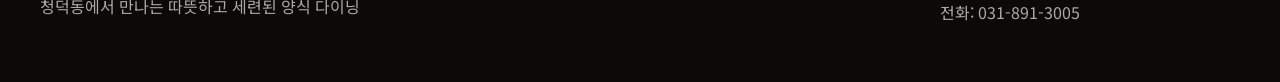
==== commit e6af37f4: "Add files via upload" ====
--- a/index.html
+++ b/index.html
@@ -9,7 +9,7 @@
 
   <meta
     name="description"
-    content="양식 다이닝, 엘리펀트 빌리지. 파스타, 피자, 리조또, 스테이크 메뉴와 편안한 분위기로 데이트, 가족 외식에 잘 어울리는 레스토랑입니다."
+    content="경기도 용인시 기흥구 청덕동 인근의 감각적인 양식 다이닝, 엘리펀트 빌리지. 파스타, 피자, 리조또, 스테이크 메뉴와 편안한 분위기로 데이트, 가족 외식, 소규모 모임에 잘 어울리는 레스토랑입니다."
   />
 
   <meta
@@ -30,10 +30,10 @@
 
   <link rel="preconnect" href="https://fonts.googleapis.com" />
   <link rel="preconnect" href="https://fonts.gstatic.com" crossorigin />
-  <link
-    href="https://fonts.googleapis.com/css2?family=Cormorant+Garamond:wght@500;600;700&family=Noto+Sans+KR:wght@400;500;700;800&display=swap"
-    rel="stylesheet"
-  />
+ <link
+  href="https://fonts.googleapis.com/css2?family=Cormorant+Garamond:wght@500;600;700&family=Noto+Sans+KR:wght@400;500;700;800&display=swap"
+  rel="stylesheet"
+/>
 
   <link rel="stylesheet" href="/css파일/common.css" />
   <link rel="stylesheet" href="/css파일/home.css" />
@@ -95,8 +95,8 @@
             Warmly Memorable
           </h1>
           <p class="hero-desc">
-            청덕동에서 만나는 감각적인 양식 다이닝.<br>
-            편안한 분위기와 정성스러운 한 접시로,
+            청덕동에서 만나는 감각적인 양식 다이닝.<br> 
+            편안한 분위기와 정성스러운 한 접시로,<br>
             일상의 식사를 조금 더 특별한 시간으로 바꿉니다.
           </p>
 
@@ -252,64 +252,37 @@
 <div class="visit-card review-card reveal">
   <p class="section-kicker">Review</p>
   <h3>방문자 리뷰</h3>
-
-  <div class="review-score-box">
-    <div class="review-score-left">
-      <div class="review-badge">1,897개 리뷰 별점 평균</div>
-      <div class="review-star">★</div>
-      <div class="review-score">4.7</div>
-    </div>
-
-    <div class="review-score-right">
-      <div class="review-bar-row">
-        <span class="label">5점</span>
-        <div class="bar"><span style="width:63.2%"></span></div>
-        <span class="count">1199</span>
-      </div>
-      <div class="review-bar-row">
-        <span class="label">4점</span>
-        <div class="bar"><span style="width:28.2%"></span></div>
-        <span class="count">535</span>
-      </div>
-      <div class="review-bar-row">
-        <span class="label">3점</span>
-        <div class="bar"><span style="width:6.4%"></span></div>
-        <span class="count">122</span>
-      </div>
-      <div class="review-bar-row">
-        <span class="label">2점</span>
-        <div class="bar"><span style="width:1.3%"></span></div>
-        <span class="count">25</span>
-      </div>
-      <div class="review-bar-row">
-        <span class="label">1점</span>
-        <div class="bar"><span style="width:0.8%"></span></div>
-        <span class="count">16</span>
-      </div>
-    </div>
-  </div>
-
-
-
-  <div class="review-actions">
-    <a href="https://app.catchtable.co.kr/ct/shop/elephant__village"
-       target="_blank"
-       rel="noopener noreferrer"
-       class="btn btn-primary">
-      예약하기
-    </a>
-
-    <a href="https://app.catchtable.co.kr/ct/shop/elephant__village/review"
-       target="_blank"
-       rel="noopener noreferrer"
-       class="btn-review">
-      리뷰 더 보기 →
-    </a>
-  </div>
-    </div>
+  <p class="review-summary">
+    엘리펀트 빌리지를 방문한 손님들이 가장 많이 남긴 인상입니다.
+  </p>
+
+  <div class="review-list">
+    <article class="review-item">
+      <div class="review-stars">★★★★★</div>
+      <p>분위기가 차분하고 음식 플레이팅이 깔끔해서 데이트 장소로 좋았어요.</p>
+      <strong>네이버 방문자 리뷰</strong>
+    </article>
+
+    <article class="review-item">
+      <div class="review-stars">★★★★★</div>
+      <p>피자 도우가 정말 맛있고, 전체적으로 공간이 넓어서 식사하기 편했습니다.</p>
+      <strong>캐치테이블 리뷰</strong>
+    </article>
+
+    <article class="review-item">
+      <div class="review-stars">★★★★☆</div>
+      <p>가족끼리 오기 좋고 직원 응대가 친절해서 기분 좋게 식사했어요.</p>
+    </article>
+    <div class="review-more">
+  <a href="https://app.catchtable.co.kr/ct/shop/elephant__village/review" 
+     target="_blank" 
+     rel="noopener noreferrer"
+     class="btn-review">
+    리뷰 더 보기 →
+  </a>
+</div>
   </div>
 </div>
-
 </main>
 
   <footer class="footer">
@@ -356,4 +329,4 @@
 }
 </script>
 </body>
-</html>
+</html>
--- a/css파일/common.css
+++ b/css파일/common.css
@@ -73,9 +73,7 @@
 .page-title,
 .hero h1,
 .split-copy h2,
-.visit-copy h2,
-.login-card h1,
-.featured-info h3 {
+.visit-copy h2 {
   font-family: "Cormorant Garamond", serif;
 }
 
@@ -92,13 +90,11 @@
 }
 
 .section-head p,
-.display-copy,
-.page-desc {
+.display-copy {
   color: var(--muted);
 }
 
-.display-copy,
-.page-desc {
+.display-copy {
   margin: 22px auto 0;
   max-width: 760px;
   font-size: 1.05rem;
@@ -209,8 +205,6 @@
 
 .btn-outline:hover { border-color: rgba(255,255,255,0.42); }
 
-.w-full { width: 100%; }
-
 .footer {
   padding: 38px 0 56px;
   border-top: 1px solid rgba(255,255,255,0.08);
@@ -238,62 +232,6 @@
   padding-top: 160px;
   padding-bottom: 72px;
   text-align: center;
-}
-
-.login-page {
-  min-height: 100vh;
-  display: grid;
-  place-items: center;
-  padding: 32px;
-  background:
-    linear-gradient(rgba(10, 9, 8, 0.4), rgba(10, 9, 8, 0.58)),
-    url("https://images.unsplash.com/photo-1414235077428-338989a2e8c0?auto=format&fit=crop&w=1800&q=80") center/cover no-repeat;
-}
-
-.login-card {
-  width: min(100%, 480px);
-  padding: 38px;
-  border-radius: 30px;
-  background: rgba(15, 14, 13, 0.82);
-  border: 1px solid rgba(255,255,255,0.12);
-  backdrop-filter: blur(16px);
-  box-shadow: var(--shadow);
-}
-
-.login-card h1 {
-  margin: 0 0 8px;
-  font-size: 3.2rem;
-  line-height: 1;
-  font-weight: 600;
-}
-
-.login-card p {
-  margin: 0 0 24px;
-  color: rgba(255,255,255,0.72);
-}
-
-.form-group { margin-bottom: 14px; }
-
-.form-group label {
-  display: block;
-  margin-bottom: 8px;
-  font-weight: 700;
-}
-
-.form-group input {
-  width: 100%;
-  min-height: 52px;
-  padding: 0 14px;
-  border-radius: 14px;
-  border: 1px solid rgba(255,255,255,0.12);
-  background: rgba(255,255,255,0.06);
-  color: var(--text);
-}
-
-.form-actions {
-  display: grid;
-  gap: 12px;
-  margin-top: 20px;
 }
 
 .reveal {
--- a/css파일/home.css
+++ b/css파일/home.css
@@ -52,7 +52,6 @@
 }
 
 .hero-actions,
-.location-actions,
 .visit-actions {
   display: flex;
   gap: 14px;
@@ -310,6 +309,7 @@
     height: 200px;
   }
 }
+
 .review-score-box {
   display: grid;
   grid-template-columns: 160px 1fr;
@@ -427,10 +427,6 @@
     gap: 10px;
   }
 }
-.review-more {
-  margin-top: 28px;
-  text-align: center;
-}
 
 .btn-review {
   display: inline-flex;
--- a/css파일/menu.css
+++ b/css파일/menu.css
@@ -1,4 +1,3 @@
-
 .menu-section .container {
   width: min(100% - 52px, 1180px);
 }
@@ -51,7 +50,6 @@
 }
 
 .recommend-grid,
-.menu-grid,
 .full-menu-grid {
   display: grid;
   gap: 22px;
@@ -59,11 +57,6 @@
 
 .recommend-grid {
   grid-template-columns: repeat(3, minmax(0, 1fr));
-}
-
-.menu-grid {
-  grid-template-columns: repeat(3, minmax(0, 1fr));
-  margin-top: 34px;
 }
 
 .full-menu-grid {
@@ -88,10 +81,6 @@
   transform: translateY(-6px);
   border-color: rgba(180, 138, 90, 0.3);
   box-shadow: 0 24px 50px rgba(0, 0, 0, 0.34);
-}
-
-.menu-card[style*="display: none"] {
-  display: none !important;
 }
 
 .menu-card img {
@@ -161,38 +150,6 @@
   overflow-wrap: break-word;
 }
 
-.mini-btn {
-  display: inline-flex;
-  align-items: center;
-  justify-content: center;
-  align-self: flex-start;
-  min-height: 40px;
-  margin-top: auto;
-  padding: 0 14px;
-  border: 1px solid rgba(255, 255, 255, 0.14);
-  border-radius: 999px;
-  background: transparent;
-  color: var(--text);
-  font-size: 0.9rem;
-  font-weight: 700;
-  cursor: pointer;
-  transition:
-    border-color 0.2s ease,
-    color 0.2s ease,
-    background 0.2s ease;
-}
-
-.mini-btn:hover {
-  border-color: rgba(180, 138, 90, 0.44);
-  color: var(--primary);
-  background: rgba(180, 138, 90, 0.06);
-}
-
-.menu-more {
-  display: flex;
-  justify-content: center;
-  margin-top: 38px;
-}
 .menu-group {
   margin-top: 56px;
 }
--- a/css파일/responsive.css
+++ b/css파일/responsive.css
@@ -7,7 +7,6 @@
     grid-template-columns: 1fr;
   }
 
-  .menu-grid,
   .recommend-grid {
     grid-template-columns: repeat(2, 1fr);
   }
@@ -172,20 +171,17 @@
   }
 
   .display-copy,
-  .page-desc,
   .section-head p {
     font-size: 0.98rem;
   }
 
   .split-layout,
-  .visit-layout,
   .recommend-grid {
     grid-template-columns: 1fr !important;
     gap: 24px;
   }
 
-  .split-media img,
-  .featured-image img {
+  .split-media img {
     min-height: 260px;
   }
 
@@ -212,7 +208,6 @@
     white-space: nowrap;
   }
 
-  .menu-grid,
   .recommend-grid {
     grid-template-columns: 1fr !important;
     gap: 18px;
@@ -230,8 +225,7 @@
     min-height: 220px;
   }
 
-  .visit-actions .btn,
-  .location-actions .btn {
+  .visit-actions .btn {
     width: 100%;
   }
 
@@ -264,11 +258,15 @@
     align-items: end;
     min-height: calc(100vh - 74px);
     min-height: calc(100dvh - 74px);
-    padding-bottom: 70px;
+    padding-bottom: 24px;
   }
 
   .hero h1 {
     font-size: clamp(3rem, 14vw, 5rem);
+  }
+
+  .hero-actions {
+    margin-top: 64px;
   }
 
   .section-head h2,
@@ -279,30 +277,77 @@
     font-size: clamp(2.4rem, 11vw, 3.4rem);
   }
 
-  .menu-grid,
   .recommend-grid,
   .full-menu-grid {
     grid-template-columns: 1fr;
   }
 
-  .menu-card img,
   .image-band img,
   .split-media img {
     height: 300px;
   }
 
-  .visit-card,
-  .login-card {
+  .visit-card {
     padding: 26px;
   }
 
+  .menu-tabs {
+    gap: 8px;
+    margin: 20px 0 0;
+    padding-bottom: 4px;
+    flex-wrap: nowrap;
+    overflow-x: auto;
+    -webkit-overflow-scrolling: touch;
+    scrollbar-width: none;
+    justify-content: flex-start;
+  }
+
+  .menu-tabs::-webkit-scrollbar {
+    display: none;
+  }
+
   .tab-btn {
-    padding: 10px 14px;
+    flex: 0 0 auto;
+    min-height: 36px;
+    padding: 0 12px;
+    font-size: 0.84rem;
+    border-radius: 999px;
+    width: auto;
+    white-space: nowrap;
+  }
+
+  .menu-group {
+    margin-top: 32px;
+  }
+
+  .menu-group-title {
+    font-size: 1.35rem;
+    margin-bottom: 12px;
+  }
+
+  .menu-card img,
+  .recommend-card img {
+    height: 170px;
+  }
+
+  .menu-card-body {
+    gap: 8px;
+    padding: 16px;
+  }
+
+  .menu-card-top h3 {
+    font-size: 1rem;
+    line-height: 1.3;
+  }
+
+  .menu-card-top span {
     font-size: 0.92rem;
   }
 
-  .menu-card img {
-    height: 220px;
+  .menu-card p,
+  .menu-card-body p {
+    font-size: 0.88rem;
+    line-height: 1.55;
   }
 }
 
@@ -363,8 +408,7 @@
     padding: 72px 0;
   }
 
-  .split-media img,
-  .menu-card img {
+  .split-media img {
     height: 200px;
   }
 
@@ -375,12 +419,48 @@
 }
 
 @media (max-width: 480px) {
+  .menu-tabs {
+    gap: 6px;
+    margin-top: 16px;
+  }
+
+  .tab-btn {
+    min-height: 34px;
+    padding: 0 10px;
+    font-size: 0.8rem;
+    width: auto;
+  }
+
+  .menu-card img,
+  .recommend-card img {
+    height: 150px;
+  }
+
+  .menu-group-title {
+    font-size: 1.2rem;
+  }
+
   .menu-card-body {
-    padding: 16px;
-  }
-
-  .tab-btn {
-    width: 100%;
-    justify-content: center;
+    padding: 14px;
+  }
+}
+
+@media (max-width: 768px) {
+  .hero-aside {
+    transform: translateY(120px) !important;
+  }
+
+  .hero-actions {
+    margin-top: 120px !important;
+  }
+}
+
+@media (max-width: 640px) {
+  .hero-aside {
+    transform: translateY(100px) !important;
+  }
+
+  .hero-actions {
+    margin-top: 110px !important;
   }
 }
